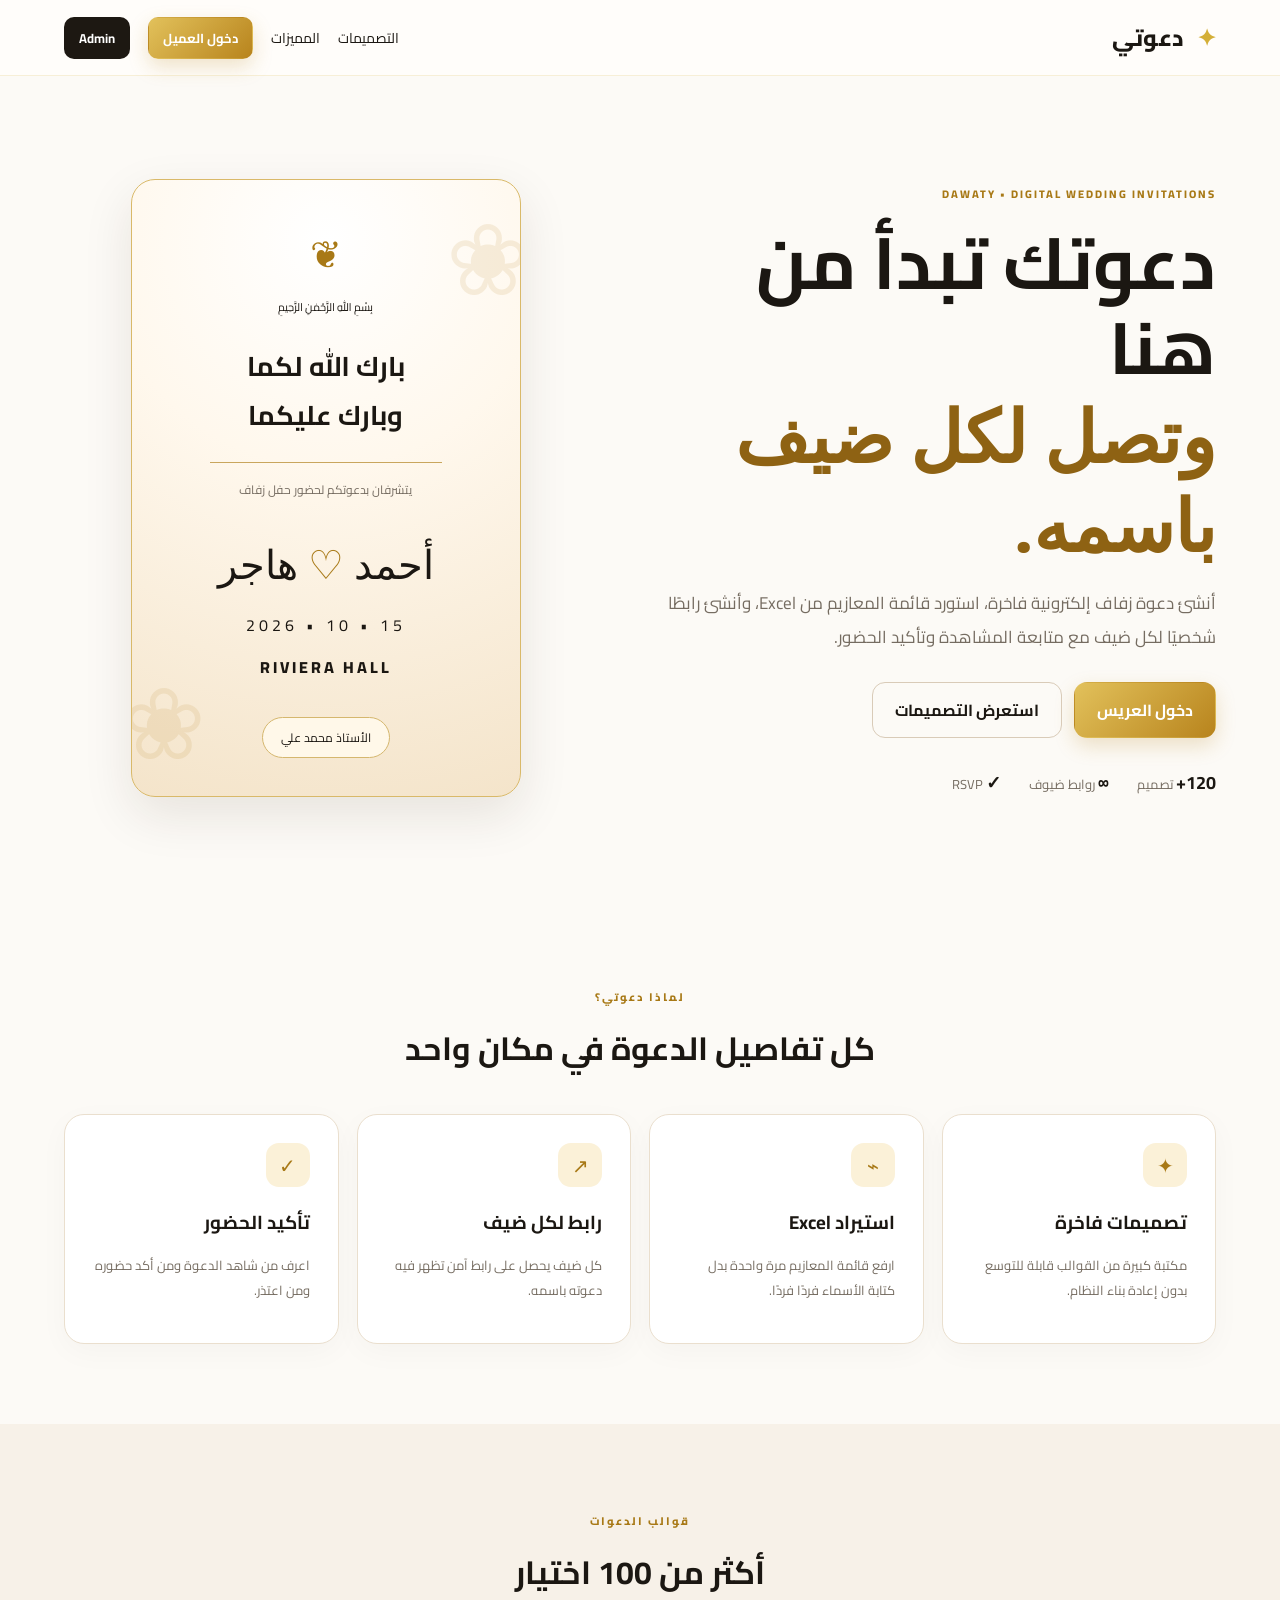
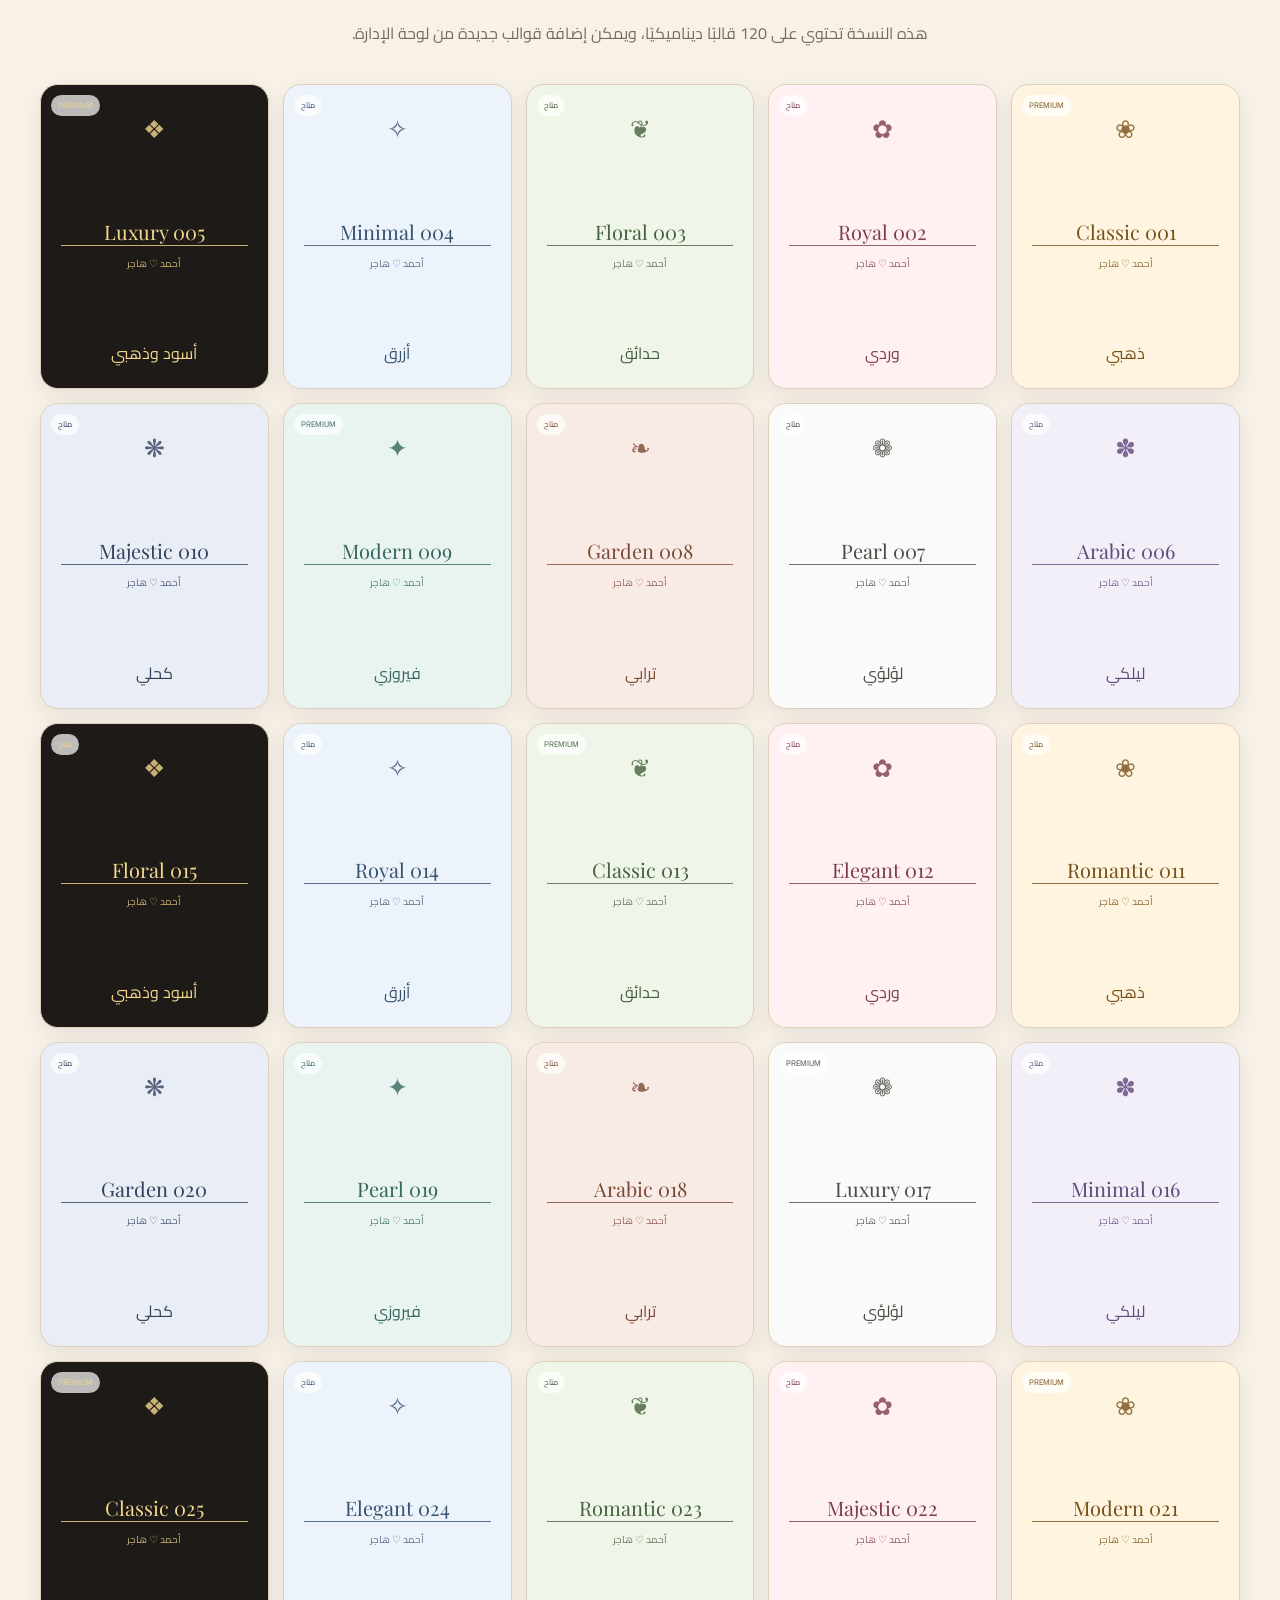
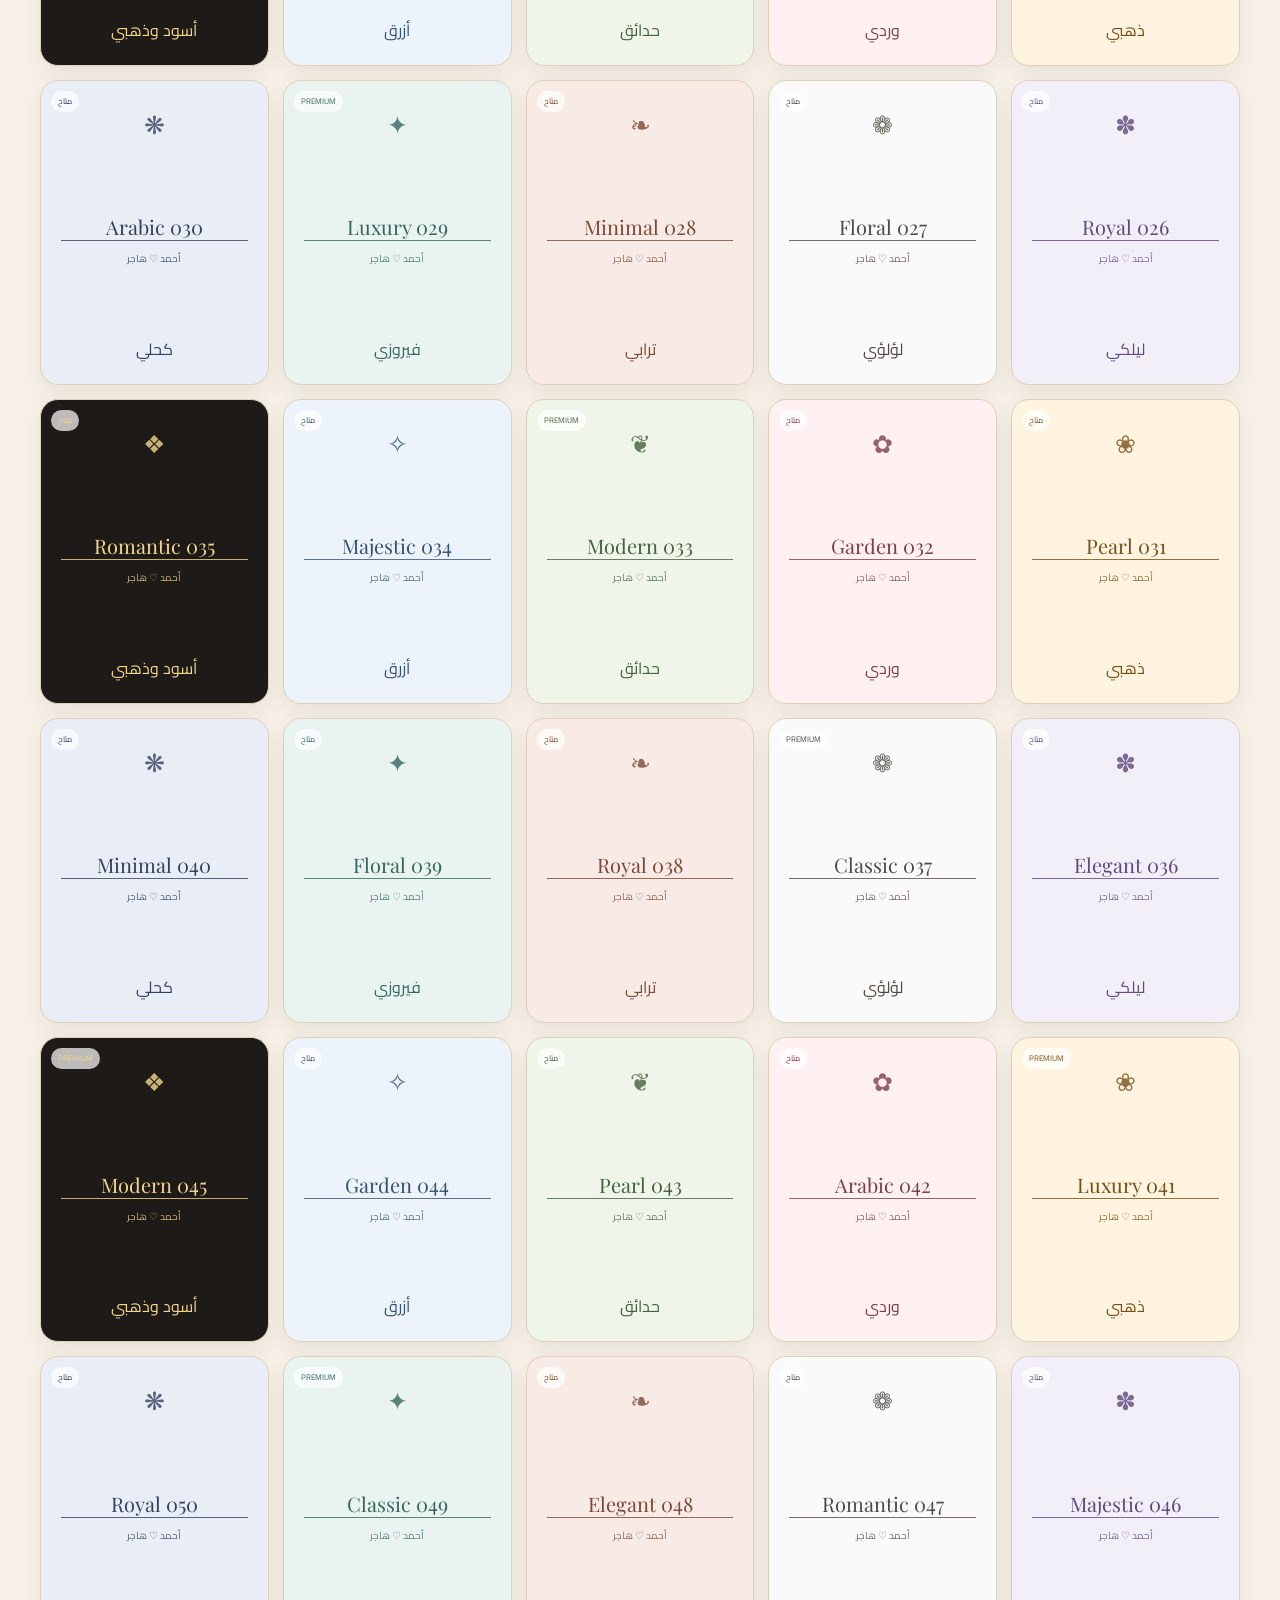
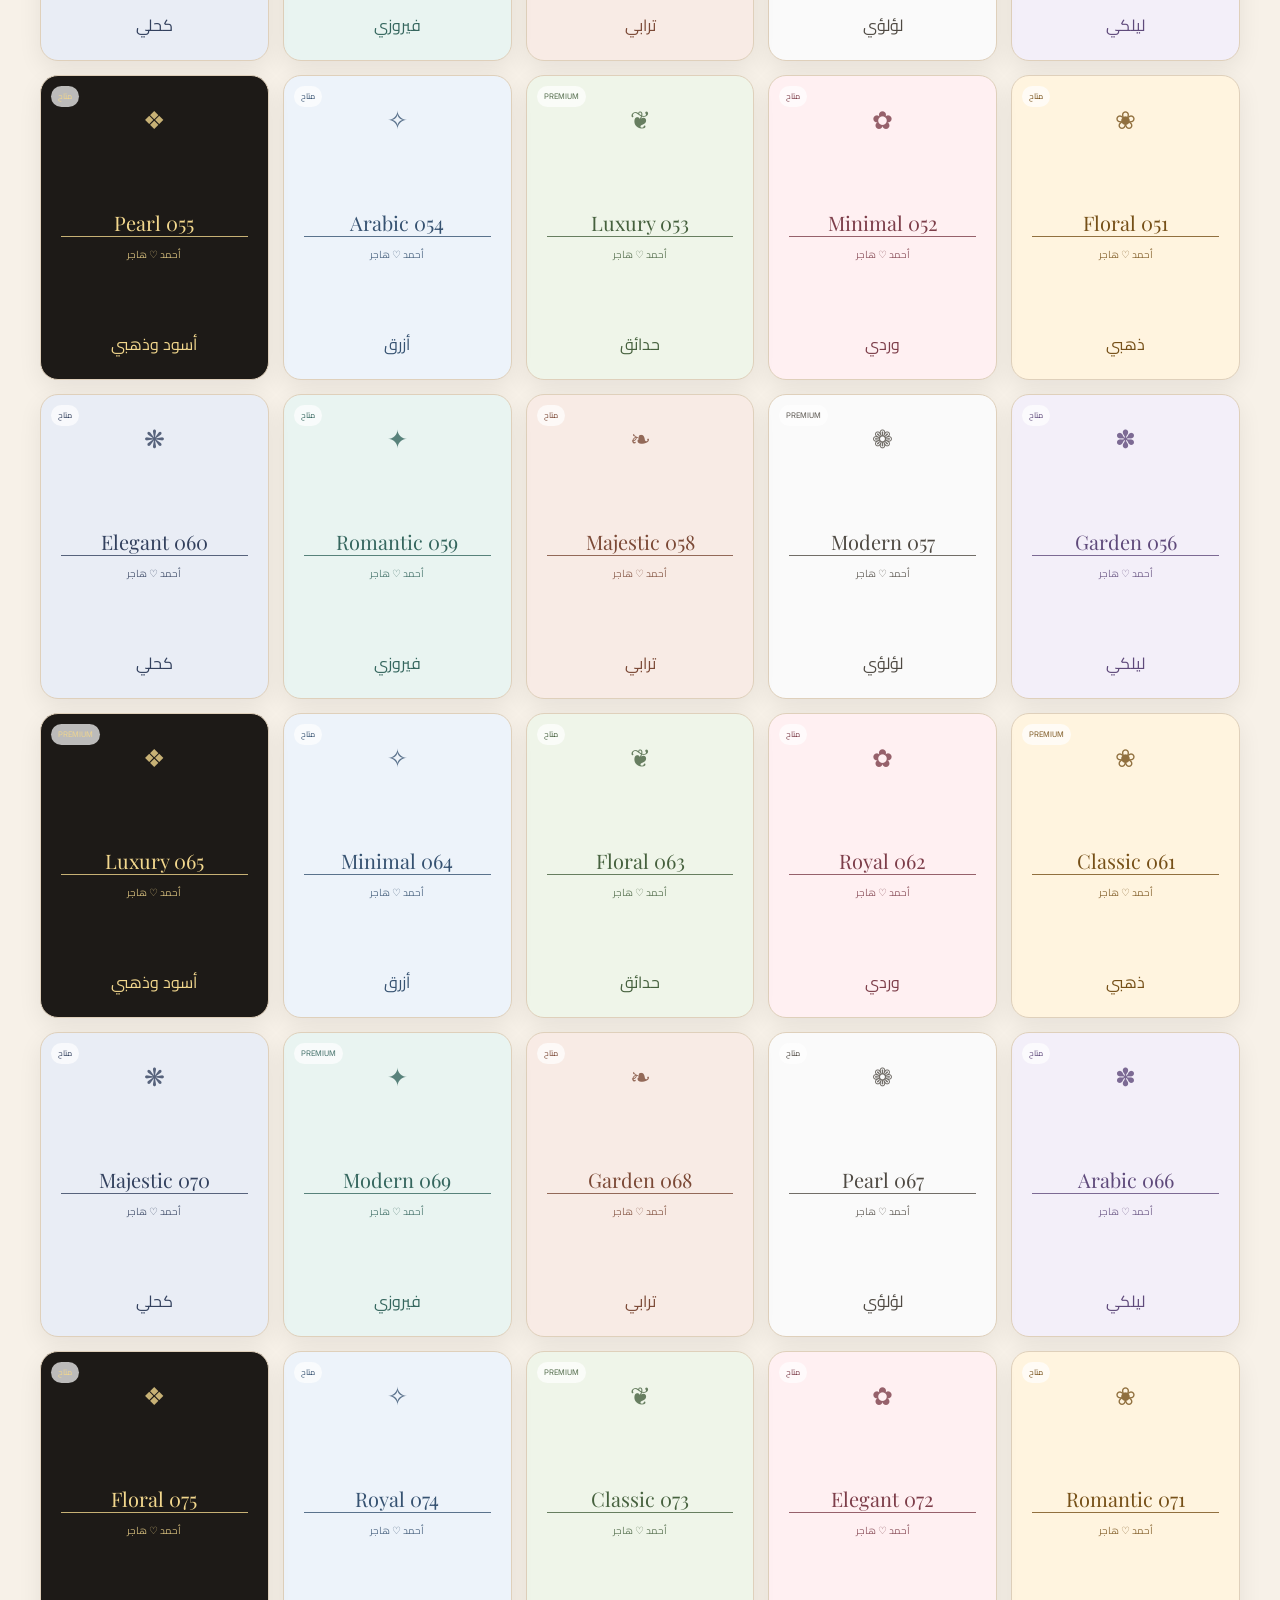
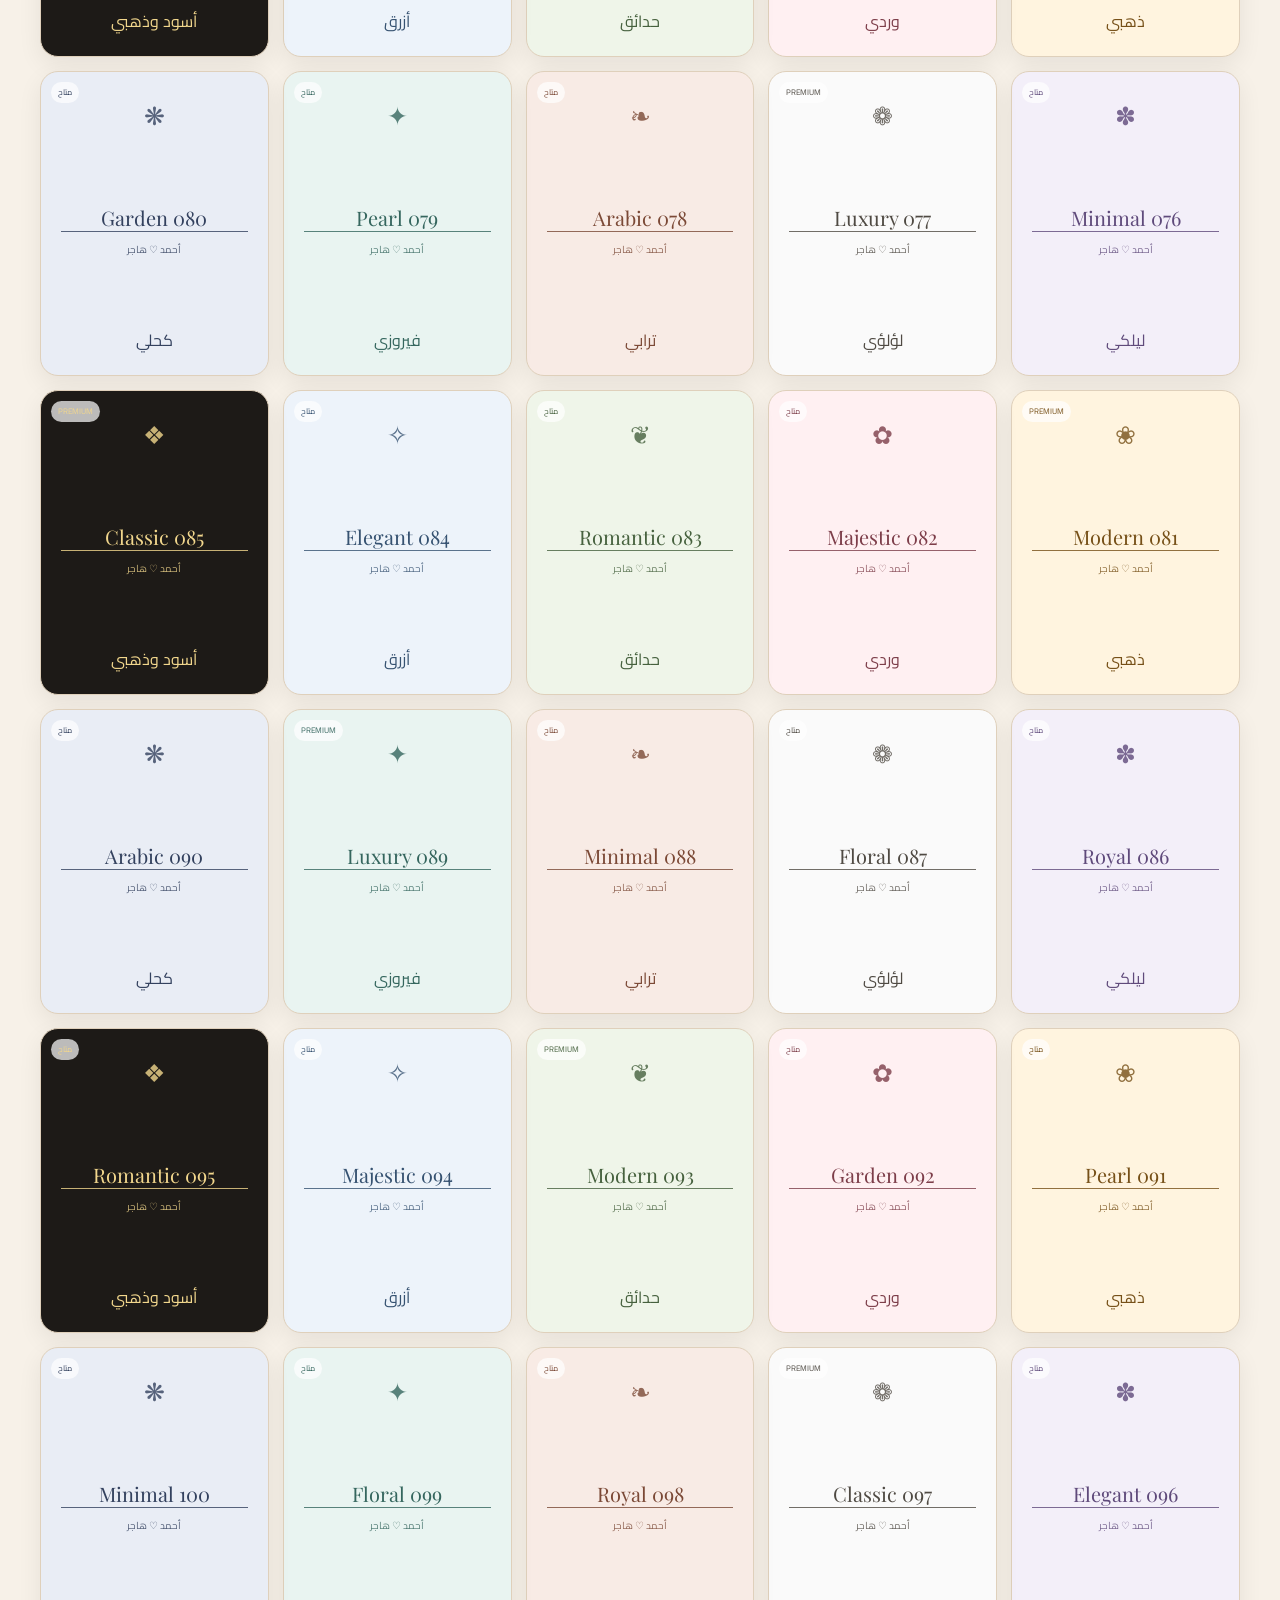
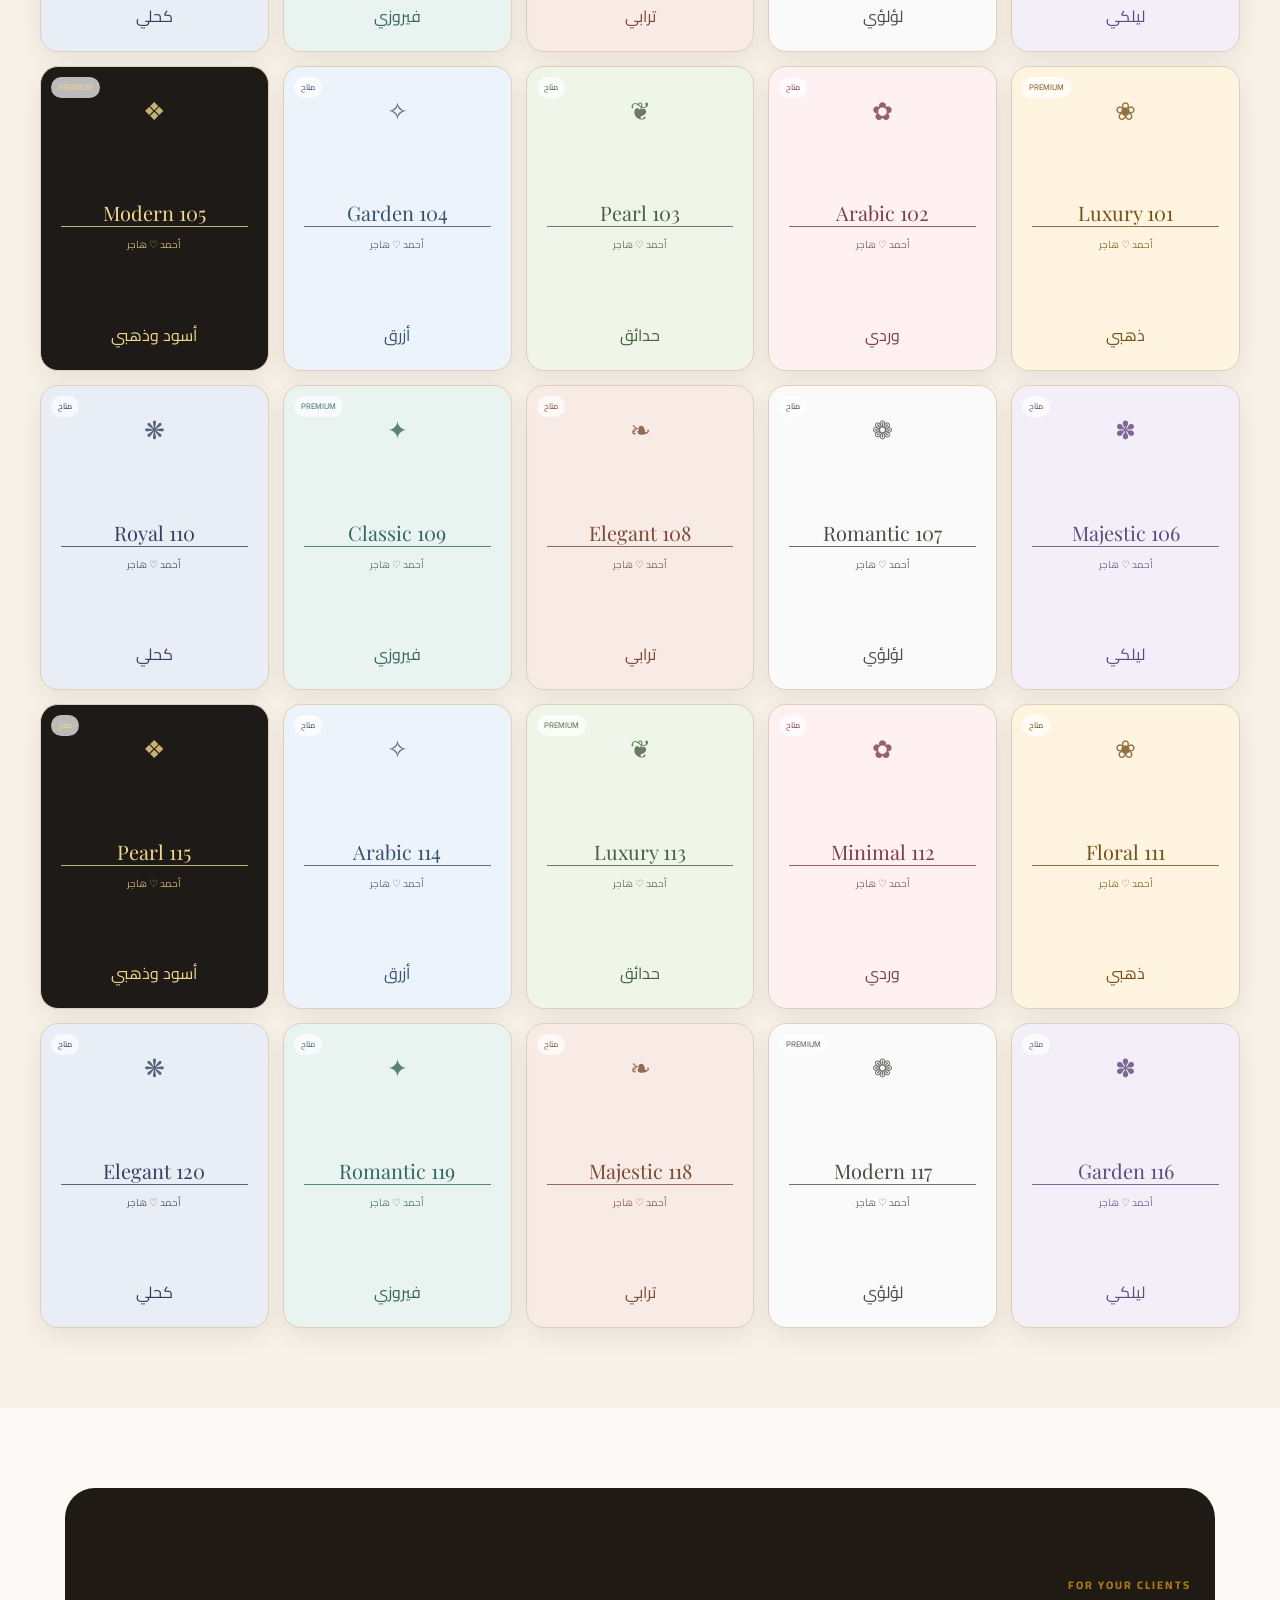
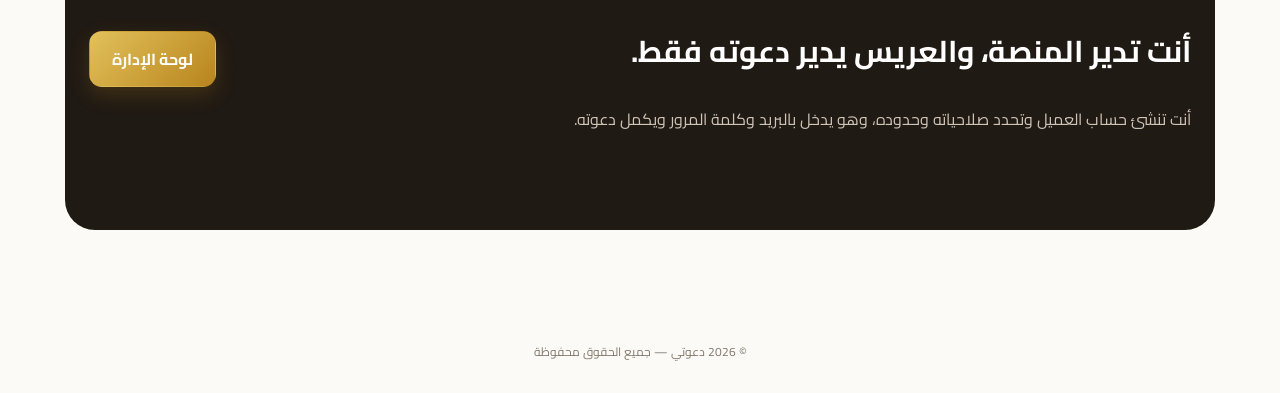
==== index.html @ 78292a84 "Add files via upload" ====
<!doctype html>
<html lang="ar" dir="rtl">
<head>
  <meta charset="utf-8">
  <meta name="viewport" content="width=device-width,initial-scale=1">
  <title>دعوتي | Dawaty</title>
  <meta name="description" content="منصة فاخرة لإنشاء وإدارة دعوات الأفراح الإلكترونية">
  <link rel="stylesheet" href="style.css">
</head>
<body class="landing">
  <header class="site-header">
    <a class="brand" href="index.html"><span>✦</span> دعوتي</a>
    <nav>
      <a href="#templates">التصميمات</a>
      <a href="#features">المميزات</a>
      <a class="btn btn-gold btn-sm" href="login.html">دخول العميل</a>
      <a class="btn btn-dark btn-sm" href="admin.html">Admin</a>
    </nav>
  </header>

  <main>
    <section class="hero section">
      <div class="hero-copy">
        <span class="eyebrow">DAWATY • DIGITAL WEDDING INVITATIONS</span>
        <h1>دعوتك تبدأ من هنا<br><em>وتصل لكل ضيف باسمه.</em></h1>
        <p>أنشئ دعوة زفاف إلكترونية فاخرة، استورد قائمة المعازيم من Excel، وأنشئ رابطًا شخصيًا لكل ضيف مع متابعة المشاهدة وتأكيد الحضور.</p>
        <div class="hero-actions">
          <a class="btn btn-gold" href="login.html">دخول العريس</a>
          <a class="btn btn-outline" href="#templates">استعرض التصميمات</a>
        </div>
        <div class="mini-stats">
          <span><b>120+</b> تصميم</span><span><b>∞</b> روابط ضيوف</span><span><b>✓</b> RSVP</span>
        </div>
      </div>
      <div class="hero-card-wrap">
        <div class="hero-card">
          <div class="ornament">❦</div>
          <small>بِسْمِ اللهِ الرَّحْمٰنِ الرَّحِيمِ</small>
          <h2>بارك الله لكما<br>وبارك عليكما</h2>
          <div class="line"></div>
          <p>يتشرفان بدعوتكم لحضور حفل زفاف</p>
          <div class="couple">أحمد <span>♡</span> هاجر</div>
          <div class="date">15 • 10 • 2026</div>
          <div class="venue">RIVIERA HALL</div>
          <div class="guest-pill">الأستاذ محمد علي</div>
        </div>
      </div>
    </section>

    <section id="features" class="section">
      <div class="section-title"><span>لماذا دعوتي؟</span><h2>كل تفاصيل الدعوة في مكان واحد</h2></div>
      <div class="feature-grid">
        <article class="feature"><i>✦</i><h3>تصميمات فاخرة</h3><p>مكتبة كبيرة من القوالب قابلة للتوسع بدون إعادة بناء النظام.</p></article>
        <article class="feature"><i>⌁</i><h3>استيراد Excel</h3><p>ارفع قائمة المعازيم مرة واحدة بدل كتابة الأسماء فردًا فردًا.</p></article>
        <article class="feature"><i>↗</i><h3>رابط لكل ضيف</h3><p>كل ضيف يحصل على رابط آمن تظهر فيه دعوته باسمه.</p></article>
        <article class="feature"><i>✓</i><h3>تأكيد الحضور</h3><p>اعرف من شاهد الدعوة ومن أكد حضوره ومن اعتذر.</p></article>
      </div>
    </section>

    <section id="templates" class="section templates-section">
      <div class="section-title"><span>قوالب الدعوات</span><h2>أكثر من 100 اختيار</h2><p>هذه النسخة تحتوي على 120 قالبًا ديناميكيًا، ويمكن إضافة قوالب جديدة من لوحة الإدارة.</p></div>
      <div id="templateGallery" class="template-grid"></div>
    </section>

    <section class="cta section">
      <div><span class="eyebrow">FOR YOUR CLIENTS</span><h2>أنت تدير المنصة، والعريس يدير دعوته فقط.</h2><p>أنت تنشئ حساب العميل وتحدد صلاحياته وحدوده، وهو يدخل بالبريد وكلمة المرور ويكمل دعوته.</p></div>
      <a class="btn btn-gold" href="admin.html">لوحة الإدارة</a>
    </section>
  </main>
  <footer>© <span id="year"></span> دعوتي — جميع الحقوق محفوظة</footer>
  <script type="module" src="app.js"></script>
</body>
</html>
---- style.css ----
@import url('https://fonts.googleapis.com/css2?family=Cairo:wght@400;500;600;700&family=Playfair+Display:wght@500;600&display=swap');
:root{--gold:#d4af37;--gold2:#a87916;--cream:#fbf4e9;--ink:#1b1712;--muted:#756c61;--line:#eadfce;--card:#fffdfa;--shadow:0 18px 50px rgba(50,32,10,.10)}
*{box-sizing:border-box}html{scroll-behavior:smooth}body{margin:0;font-family:Cairo,Arial,sans-serif;color:var(--ink);background:#fcfaf6}a{text-decoration:none;color:inherit}button,input,textarea,select{font:inherit}button{cursor:pointer}.hidden{display:none!important}.section{max-width:1200px;margin:auto;padding:80px 24px}.site-header,.app-header{height:76px;display:flex;align-items:center;justify-content:space-between;padding:0 5%;border-bottom:1px solid rgba(212,175,55,.18);background:rgba(255,253,250,.92);backdrop-filter:blur(14px);position:sticky;top:0;z-index:20}.brand{font-weight:800;font-size:23px;letter-spacing:.3px}.brand span,.auth-brand span{color:var(--gold);margin-left:7px}.brand small{font-size:10px;color:var(--gold2);margin-right:7px}.site-header nav{display:flex;gap:18px;align-items:center;font-size:14px}.btn{border:1px solid transparent;border-radius:13px;padding:12px 22px;font-weight:700;display:inline-flex;align-items:center;justify-content:center;gap:8px;transition:.2s}.btn:hover{transform:translateY(-1px)}.btn-gold{background:linear-gradient(135deg,#e2c15b,#b8841d);color:#fff;box-shadow:0 8px 20px rgba(184,132,29,.22)}.btn-dark{background:#1d1812;color:#fff}.btn-outline{border-color:#d9cbb8;background:transparent;color:var(--ink)}.btn-sm{padding:8px 14px;border-radius:10px;font-size:13px}.btn-wide{width:100%}.hero{min-height:calc(100vh - 76px);display:grid;grid-template-columns:1.05fr .95fr;align-items:center;gap:50px}.eyebrow,.section-title>span{font-size:11px;letter-spacing:2px;color:var(--gold2);font-weight:800}.hero h1{font-size:clamp(40px,6vw,72px);line-height:1.18;margin:14px 0}.hero h1 em{font-family:'Playfair Display',serif;font-style:normal;color:#8e6213}.hero p{color:var(--muted);font-size:17px;line-height:2;max-width:650px}.hero-actions{display:flex;gap:12px;margin:28px 0}.mini-stats{display:flex;gap:28px;color:var(--muted);font-size:13px}.mini-stats b{color:var(--ink);font-size:18px}.hero-card-wrap{display:flex;justify-content:center}.hero-card{width:min(390px,90vw);min-height:510px;border:1px solid #d9b969;border-radius:24px;padding:38px 28px;text-align:center;background:radial-gradient(circle at 50% 10%,#fff 0,#fff8ed 38%,#f4e4ca 100%);box-shadow:var(--shadow);position:relative;overflow:hidden}.hero-card:before,.hero-card:after{content:"❀";position:absolute;font-size:100px;color:rgba(181,128,30,.12)}.hero-card:before{top:-15px;right:-10px}.hero-card:after{bottom:-20px;left:-10px}.hero-card .ornament{font-size:38px;color:var(--gold2)}.hero-card small{font-size:11px}.hero-card h2{font-size:27px;line-height:1.8;margin:22px 0}.hero-card .line{height:1px;background:#c9a65d;margin:15px auto;width:70%}.hero-card p{font-size:12px;margin:auto}.couple{font-family:'Playfair Display',serif;font-size:40px;margin:25px 0 8px}.couple span{font-family:Cairo;color:var(--gold2)}.date{font-size:16px;letter-spacing:4px}.venue{margin-top:12px;font-weight:800;letter-spacing:3px}.guest-pill{display:inline-block;margin-top:35px;padding:8px 18px;border:1px solid #d5b76e;border-radius:99px;font-size:12px;background:#fff8e9}.section-title{text-align:center;margin-bottom:36px}.section-title h1,.section-title h2{margin:8px 0;font-size:32px}.section-title p{color:var(--muted)}.feature-grid{display:grid;grid-template-columns:repeat(4,1fr);gap:18px}.feature{background:#fff;border:1px solid var(--line);padding:28px;border-radius:20px;box-shadow:0 8px 30px rgba(0,0,0,.03)}.feature i{display:grid;place-items:center;width:44px;height:44px;border-radius:13px;background:#fbf1d8;color:var(--gold2);font-style:normal;font-size:20px}.feature h3{margin:18px 0 8px}.feature p{color:var(--muted);line-height:1.9;font-size:13px}.templates-section{background:#f7f1e8;max-width:none}.templates-section>.section-title,.templates-section>.template-grid{max-width:1200px;margin-left:auto;margin-right:auto}.template-grid{display:grid;grid-template-columns:repeat(5,1fr);gap:14px}.template-tile{aspect-ratio:3/4;position:relative;border-radius:18px;overflow:hidden;border:1px solid #dfd0bb;box-shadow:0 8px 25px rgba(0,0,0,.07);background:var(--tbg);color:var(--tc);padding:20px;text-align:center;display:flex;flex-direction:column;justify-content:space-between}.template-tile .floral{font-size:25px;opacity:.8}.template-tile .tname{font-family:'Playfair Display',serif;font-size:20px}.template-tile .tguest{font-size:10px;border-top:1px solid currentColor;padding-top:8px;opacity:.8}.template-tile .tbadge{position:absolute;top:10px;left:10px;background:rgba(255,255,255,.7);padding:3px 7px;border-radius:99px;font-size:8px}.cta{display:flex;align-items:center;justify-content:space-between;background:#201a14;color:#fff;max-width:1150px;border-radius:30px;margin:80px auto}.cta h2{font-size:30px}.cta p{color:#cfc5b7}footer{text-align:center;padding:30px;color:#82786d;font-size:12px}.auth-page{min-height:100vh;background:radial-gradient(circle at 20% 20%,#f4e4c8,#fbfaf7 50%);display:grid;place-items:center}.auth-shell{width:min(470px,92vw)}.auth-brand{text-align:center;font-size:30px;font-weight:800;margin-bottom:25px}.auth-card{background:#fff;border:1px solid var(--line);border-radius:25px;padding:34px;box-shadow:var(--shadow)}.auth-card.compact{max-width:500px;margin:40px auto}.auth-card .section-title{text-align:right}.auth-card h1{font-size:28px}.auth-card form{display:grid;gap:16px}.auth-card label,.form-grid label{display:grid;gap:7px;font-weight:700;font-size:13px}.auth-card input,.form-grid input,.form-grid select,.form-grid textarea,.search{width:100%;border:1px solid #dfd5c8;border-radius:11px;padding:11px 12px;outline:none;background:#fff}.auth-card input:focus,.form-grid input:focus,.form-grid select:focus,.form-grid textarea:focus{border-color:#c69c3e;box-shadow:0 0 0 3px rgba(198,156,62,.12)}.msg{min-height:22px;font-size:13px;color:#a34b30}.back-link{display:block;margin-top:20px;color:var(--muted);font-size:13px}.app-page{background:#f7f4ee;min-height:100vh}.app-header{position:sticky}.header-user{display:flex;align-items:center;gap:14px;font-size:12px;color:var(--muted)}.dashboard{padding-top:45px}.page-heading{display:flex;justify-content:space-between;align-items:center;gap:20px;margin-bottom:28px}.page-heading h1{margin:6px 0;font-size:34px}.page-heading p{color:var(--muted);margin:0}.stats-grid{display:grid;grid-template-columns:repeat(4,1fr);gap:15px;margin-bottom:25px}.stat{background:#fff;border:1px solid var(--line);border-radius:17px;padding:20px}.stat span{display:block;color:var(--muted);font-size:12px}.stat b{font-size:30px;display:block;margin-top:8px}.panel{background:#fff;border:1px solid var(--line);border-radius:20px;padding:22px;margin-top:20px}.panel-head{display:flex;align-items:center;justify-content:space-between;gap:15px;margin-bottom:18px}.panel-head h2,.panel-head h3{margin:0}.panel-head p{margin:4px 0;color:var(--muted);font-size:12px}.search{max-width:300px}.table-wrap{overflow:auto}table{width:100%;border-collapse:collapse;min-width:750px}th,td{padding:13px 10px;border-bottom:1px solid #eee7dd;text-align:right;font-size:12px}th{color:#776c60;background:#fcfaf7}.form-grid{display:grid;grid-template-columns:repeat(2,1fr);gap:15px}.form-grid .full{grid-column:1/-1}.form-actions{display:flex;gap:10px}.check{display:flex!important;align-items:center;grid-template-columns:auto 1fr!important}.check input{width:auto!important}.event-grid{display:grid;grid-template-columns:repeat(3,1fr);gap:18px}.event-card{background:#fff;border:1px solid var(--line);border-radius:18px;padding:20px}.event-card h3{margin:0 0 7px}.event-card p{font-size:12px;color:var(--muted)}.event-actions{display:flex;gap:8px;flex-wrap:wrap;margin-top:15px}.guest-tools{margin-top:25px;padding-top:25px;border-top:1px dashed #ddd1c2}.import-actions{display:flex;gap:8px;align-items:center;flex-wrap:wrap}.import-actions input{max-width:230px}.template-preview-mini{min-height:180px;border-radius:18px;padding:25px;display:grid;place-items:center;border:1px solid #dec998}.loading{text-align:center;padding:80px;color:var(--muted)}.invite-page{margin:0;background:#eee8dc}.invite-shell{min-height:100vh;display:grid;place-items:center;padding:25px;background:radial-gradient(circle,#fffaf0,#e9ddc8)}.invite-card{width:min(650px,100%);min-height:760px;padding:50px 38px;position:relative;text-align:center;border-radius:30px;border:1px solid #d4b56b;box-shadow:0 25px 80px rgba(50,30,10,.16);overflow:hidden}.invite-card:before,.invite-card:after{content:"✿";position:absolute;font-size:170px;opacity:.10}.invite-card:before{top:-55px;right:-35px}.invite-card:after{bottom:-65px;left:-35px}.invite-card .inv-orn{font-size:45px;color:var(--gold2)}.invite-card h1{font-family:'Playfair Display',serif;font-size:48px;margin:30px 0 5px}.invite-card .heart{color:var(--gold2);font-size:30px}.invite-card .inv-date{letter-spacing:5px;font-size:17px;margin:20px}.invite-card .inv-guest{display:inline-block;border:1px solid currentColor;padding:9px 20px;border-radius:99px;margin:22px 0}.invite-card .inv-text{line-height:2;font-size:15px;color:#665c51}.inv-details{display:grid;grid-template-columns:repeat(3,1fr);gap:10px;margin:30px 0}.inv-detail{border:1px solid rgba(160,120,40,.35);padding:14px;border-radius:14px}.inv-detail small{display:block;color:#8a7b69}.rsvp{margin-top:30px}.rsvp h3{margin-bottom:12px}.rsvp button{margin:4px}.success{color:#38734b;font-weight:700}.danger{color:#9b4d43;font-weight:700}.gold-theme{--tbg:#fff4df;--tc:#765018}.rose-theme{--tbg:#fff0f2;--tc:#7d3e4a}.green-theme{--tbg:#eff5e9;--tc:#46613e}.blue-theme{--tbg:#edf3fa;--tc:#365271}.dark-theme{--tbg:#1d1a17;--tc:#f2d78d}.lilac-theme{--tbg:#f3eff9;--tc:#5f4a7b}.pearl-theme{--tbg:#fafafa;--tc:#4f4a43}.terracotta-theme{--tbg:#f8ebe5;--tc:#7b4936}.teal-theme{--tbg:#e9f4f1;--tc:#35665e}.navy-theme{--tbg:#e9edf5;--tc:#33415e}@media(max-width:900px){.hero{grid-template-columns:1fr}.feature-grid{grid-template-columns:repeat(2,1fr)}.template-grid{grid-template-columns:repeat(3,1fr)}.event-grid{grid-template-columns:1fr 1fr}.stats-grid{grid-template-columns:repeat(2,1fr)}.site-header nav a:not(.btn){display:none}}@media(max-width:600px){.section{padding:55px 16px}.site-header{padding:0 16px}.hero{padding-top:40px}.hero h1{font-size:42px}.hero-actions{flex-direction:column}.mini-stats{gap:15px;flex-wrap:wrap}.feature-grid,.template-grid,.event-grid,.stats-grid,.form-grid{grid-template-columns:1fr}.cta{margin:50px 16px;border-radius:22px;display:block}.cta .btn{margin-top:15px}.page-heading{align-items:flex-start;flex-direction:column}.page-heading h1{font-size:28px}.panel{padding:15px}.invite-card{min-height:680px;padding:38px 20px}.invite-card h1{font-size:39px}.inv-details{grid-template-columns:1fr}.app-header{padding:0 14px}.header-user span{display:none}}
/* Dawaty v2 editor / guests / check-in */
.event-card{position:relative}.event-status{position:absolute;left:16px;top:16px;padding:5px 10px;border-radius:999px;font-size:12px}.event-status.on{background:#e9f8ef;color:#17743a}.event-status.off{background:#fdecec;color:#a22626}
.photo-upload-box{border:1px solid var(--line,#ddd);border-radius:16px;padding:12px}.photo-preview{width:110px;height:110px;border-radius:50%;overflow:hidden;border:2px solid #ddd;margin-top:8px;display:grid;place-items:center;color:#888;font-size:12px}.photo-preview img{width:100%;height:100%;object-fit:cover}
.live-invite-preview{min-height:220px;border-radius:24px;padding:28px;text-align:center;background:linear-gradient(145deg,#fff,#f7f2e5);font-family:var(--invite-font,Cairo);border:1px solid var(--invite-accent,#d4af37)}.live-invite-preview.glass{background:rgba(255,255,255,.55);backdrop-filter:blur(12px)}.live-invite-preview.minimal{background:#fff;border-style:dashed}.live-invite-preview.royal{box-shadow:inset 0 0 0 5px rgba(212,175,55,.18)}.live-invite-preview h3{font-size:30px;margin:10px 0;color:var(--invite-accent)}.live-photo-row{display:flex;justify-content:center;gap:18px}.live-photo-row>div{width:76px;height:76px;border-radius:50%;overflow:hidden}.live-photo-row img{width:100%;height:100%;object-fit:cover}.table-editor-head{display:flex;gap:8px;margin:16px 0}.table-editor-head input{flex:1}.table-chips{display:flex;gap:8px;flex-wrap:wrap;margin-bottom:12px}.table-chip{padding:7px 11px;border-radius:999px;background:#f4f0e6}.seat-row{display:grid;grid-template-columns:1fr 180px auto;gap:8px;align-items:center;padding:8px 0;border-bottom:1px solid #eee}.modal{position:fixed;inset:0;background:rgba(0,0,0,.55);display:grid;place-items:center;z-index:1000;padding:20px}.modal.hidden{display:none}.modal-card{width:min(520px,100%);background:#fff;border-radius:20px;padding:22px;box-shadow:0 20px 60px rgba(0,0,0,.25)}.checkin-result{margin-top:16px;padding:16px;border-radius:12px;background:#f7f7f7;min-height:30px}.success{color:#17743a}.danger{color:#a22626}
@media(max-width:700px){.seat-row{grid-template-columns:1fr}.live-photo-row{gap:8px}.photo-upload-box{margin-bottom:4px}}
.invite-card{font-family:var(--invite-font,Cairo)}.invite-card.glass{backdrop-filter:blur(15px);background:rgba(255,255,255,.72)}.invite-card.minimal{box-shadow:none;border:1px dashed var(--invite-accent)}.invite-card.royal{box-shadow:inset 0 0 0 6px color-mix(in srgb,var(--invite-accent) 25%,transparent),0 20px 70px rgba(0,0,0,.12)}.invite-couple-photos{display:flex;justify-content:center;gap:16px;margin-bottom:18px}.invite-couple-photos img{width:105px;height:105px;object-fit:cover;border-radius:50%;border:3px solid var(--invite-accent);padding:3px}.qr-area{display:grid;justify-items:center;gap:7px;margin:18px auto}.qr-area canvas,.qr-area img{background:#fff;padding:8px;border-radius:12px}.inv-guest span{color:var(--invite-accent)}
.password-field{display:flex;gap:8px;align-items:center}.password-field input{flex:1}.password-toggle{border:1px solid #dfd5c8;background:#fff;border-radius:10px;padding:10px 12px;color:var(--muted);font-size:12px}.text-button{border:0;background:transparent;color:var(--gold2);font-size:12px;padding:12px 0 0;cursor:pointer;text-decoration:underline}.btn:disabled{opacity:.65;cursor:wait;transform:none}
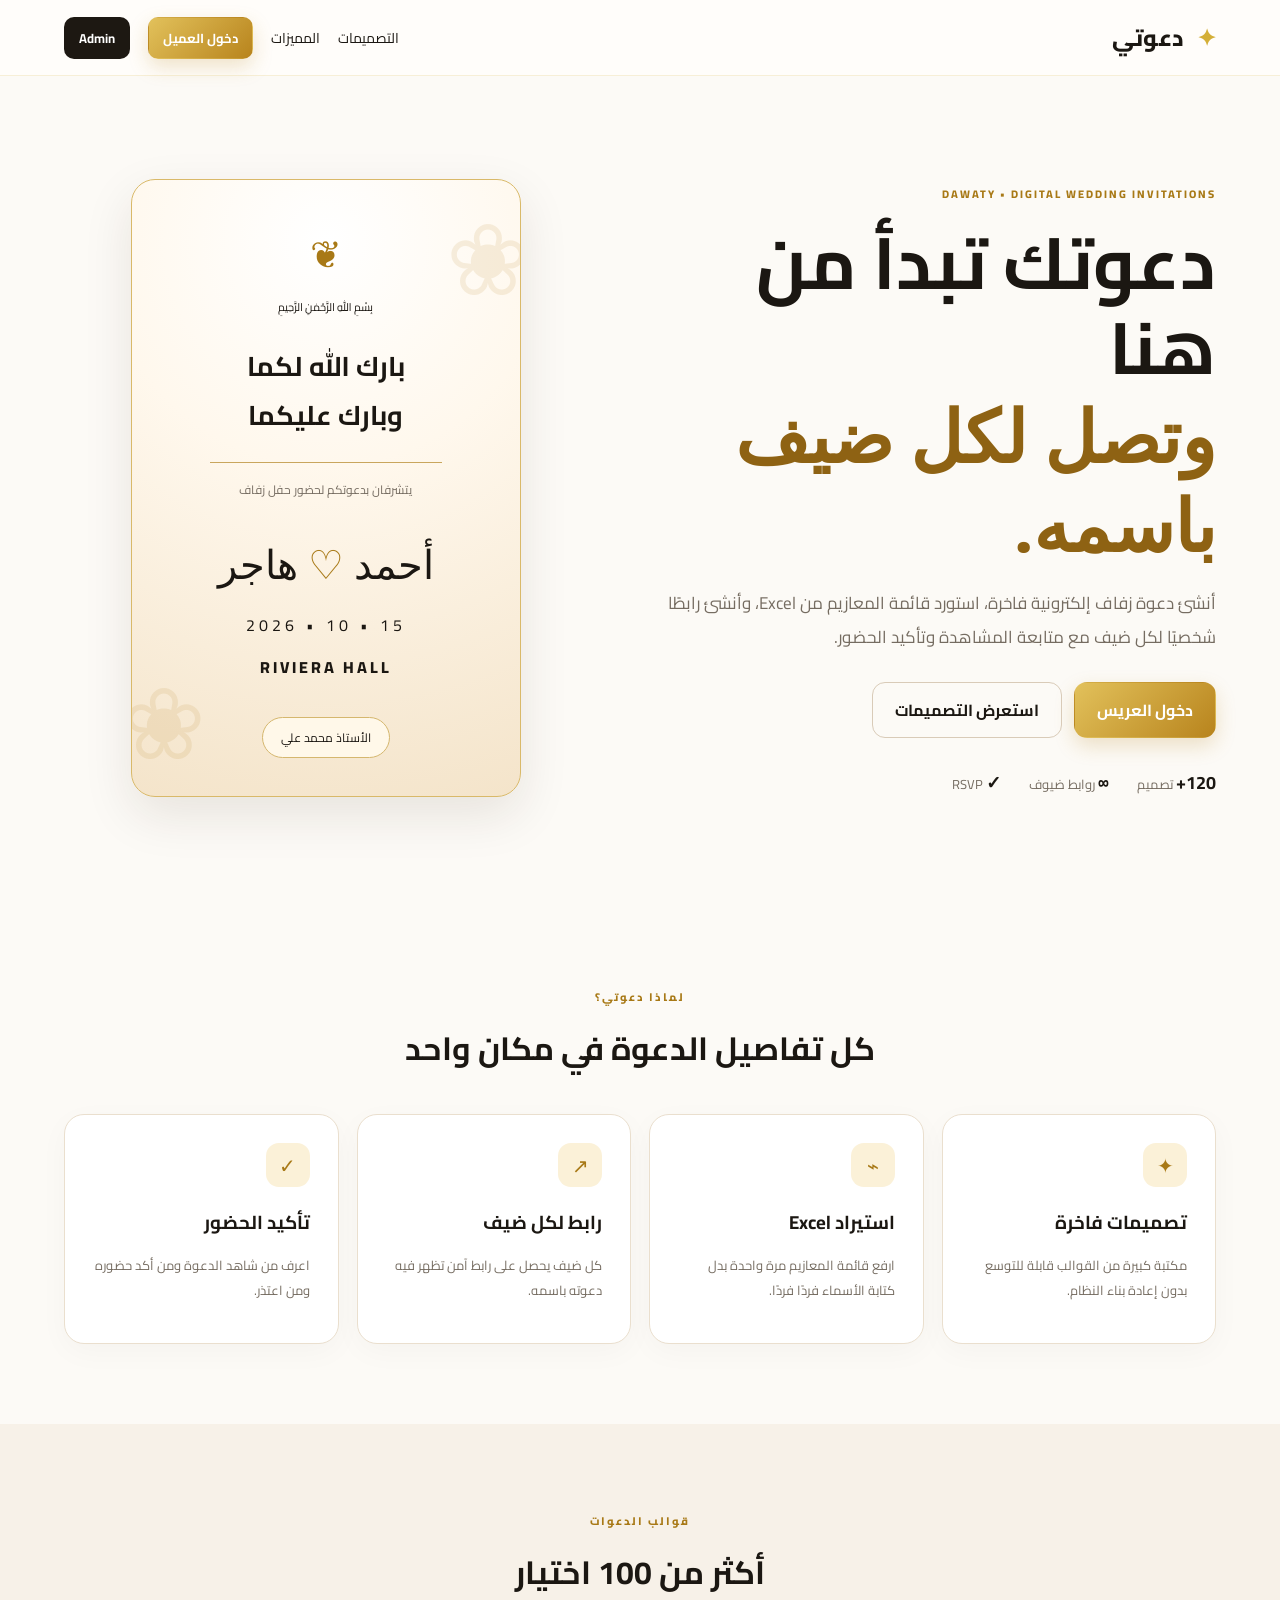
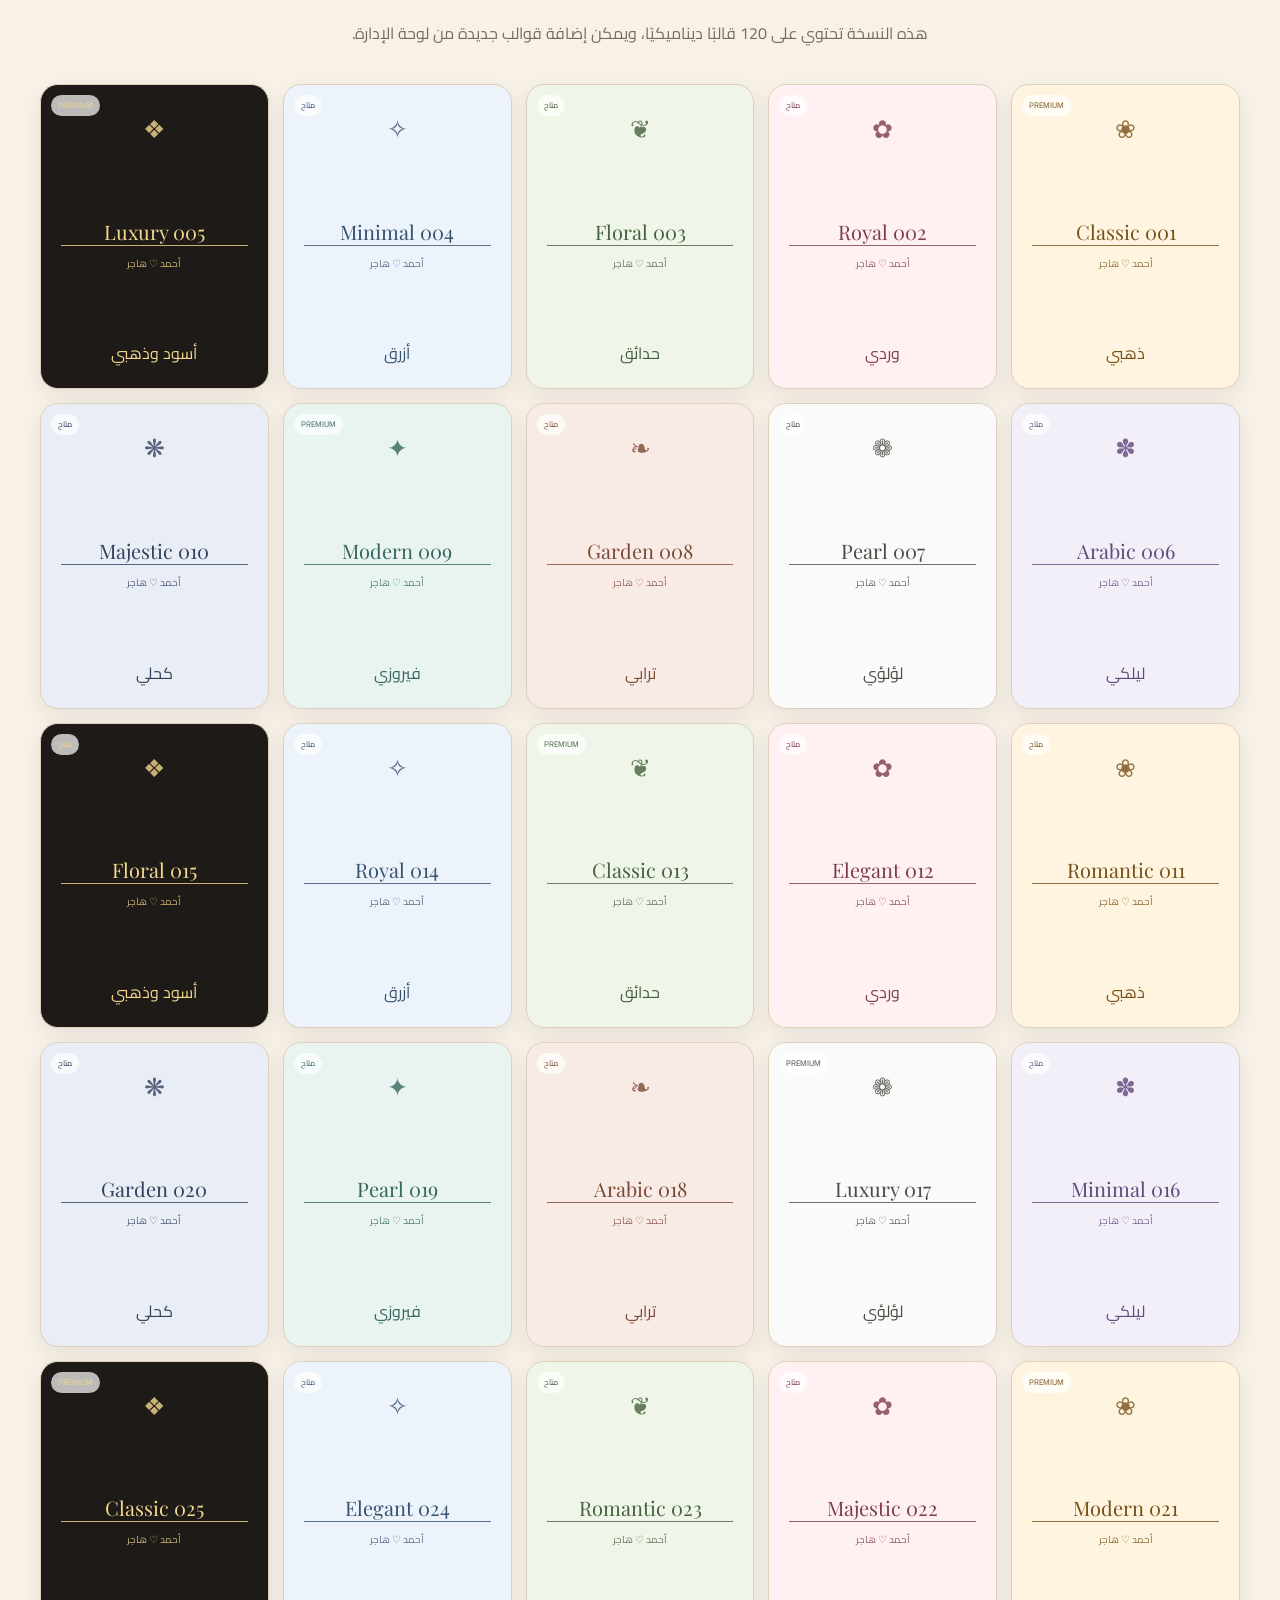
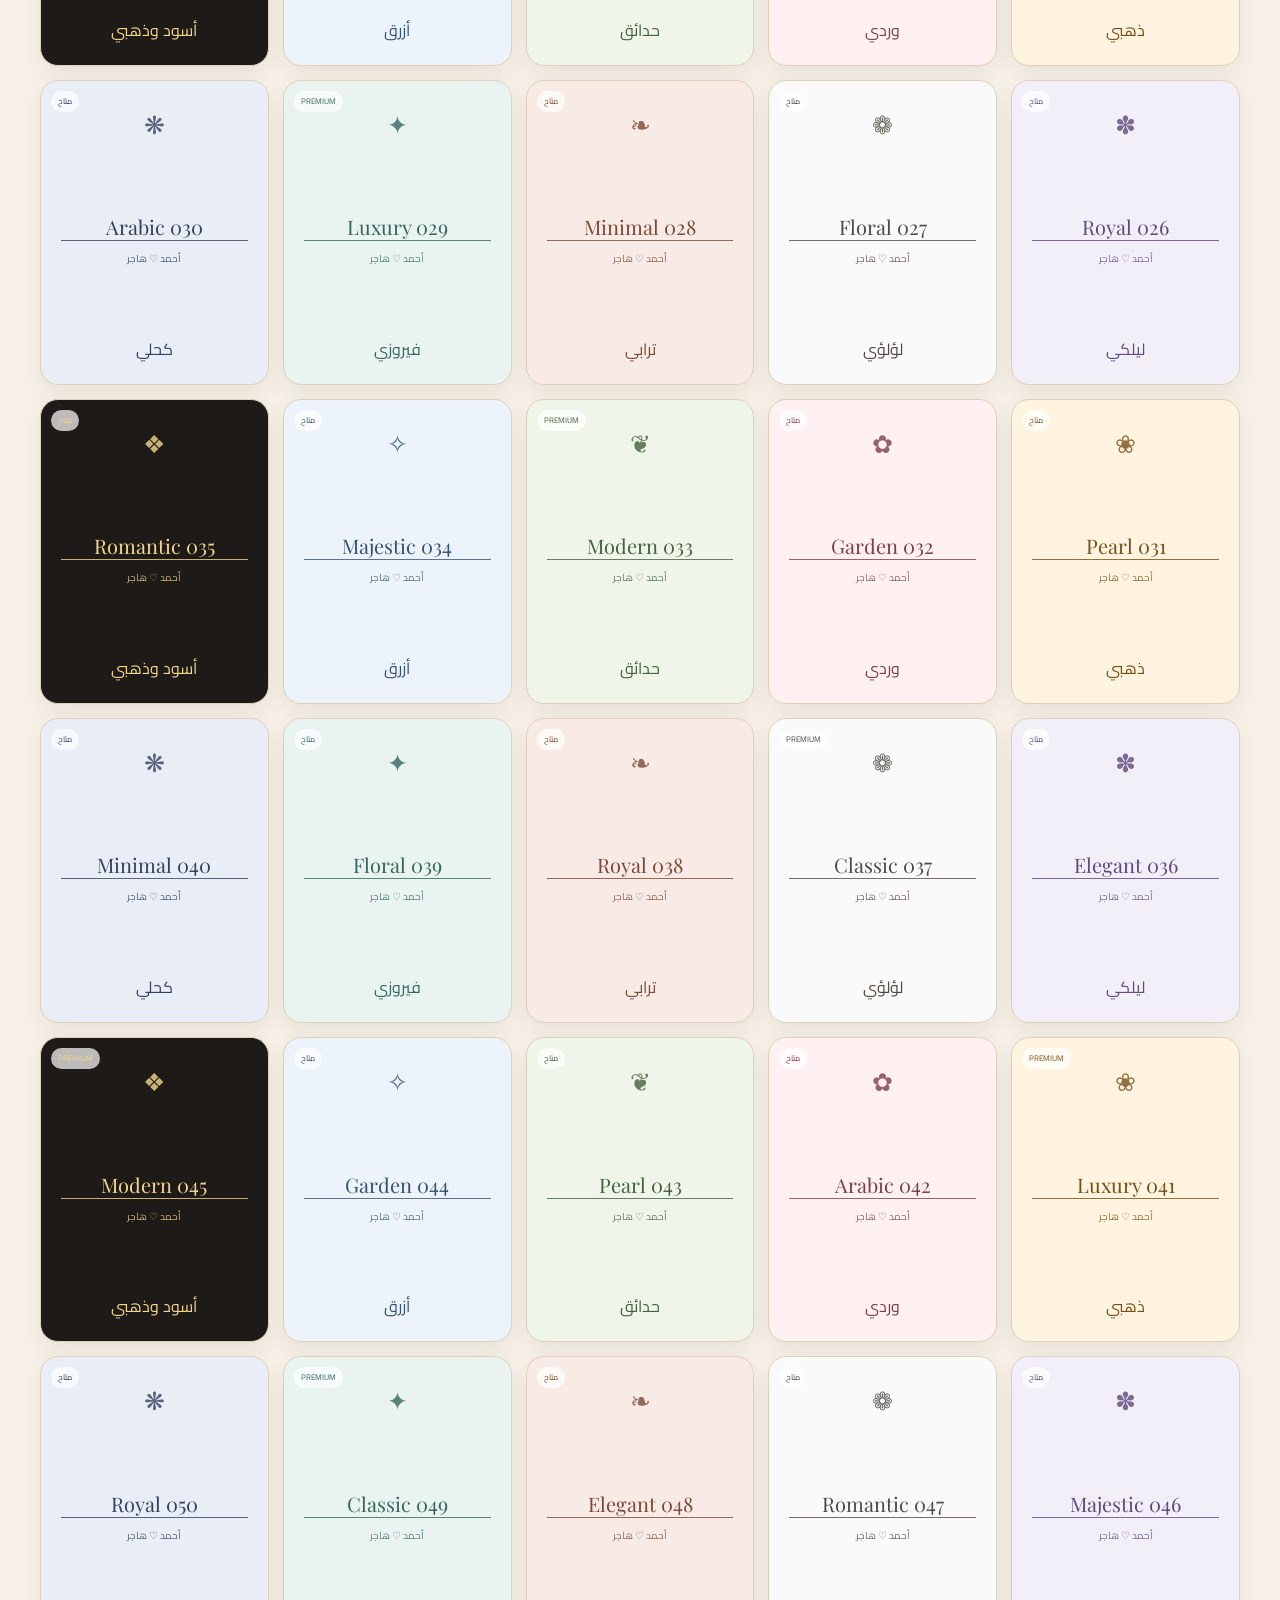
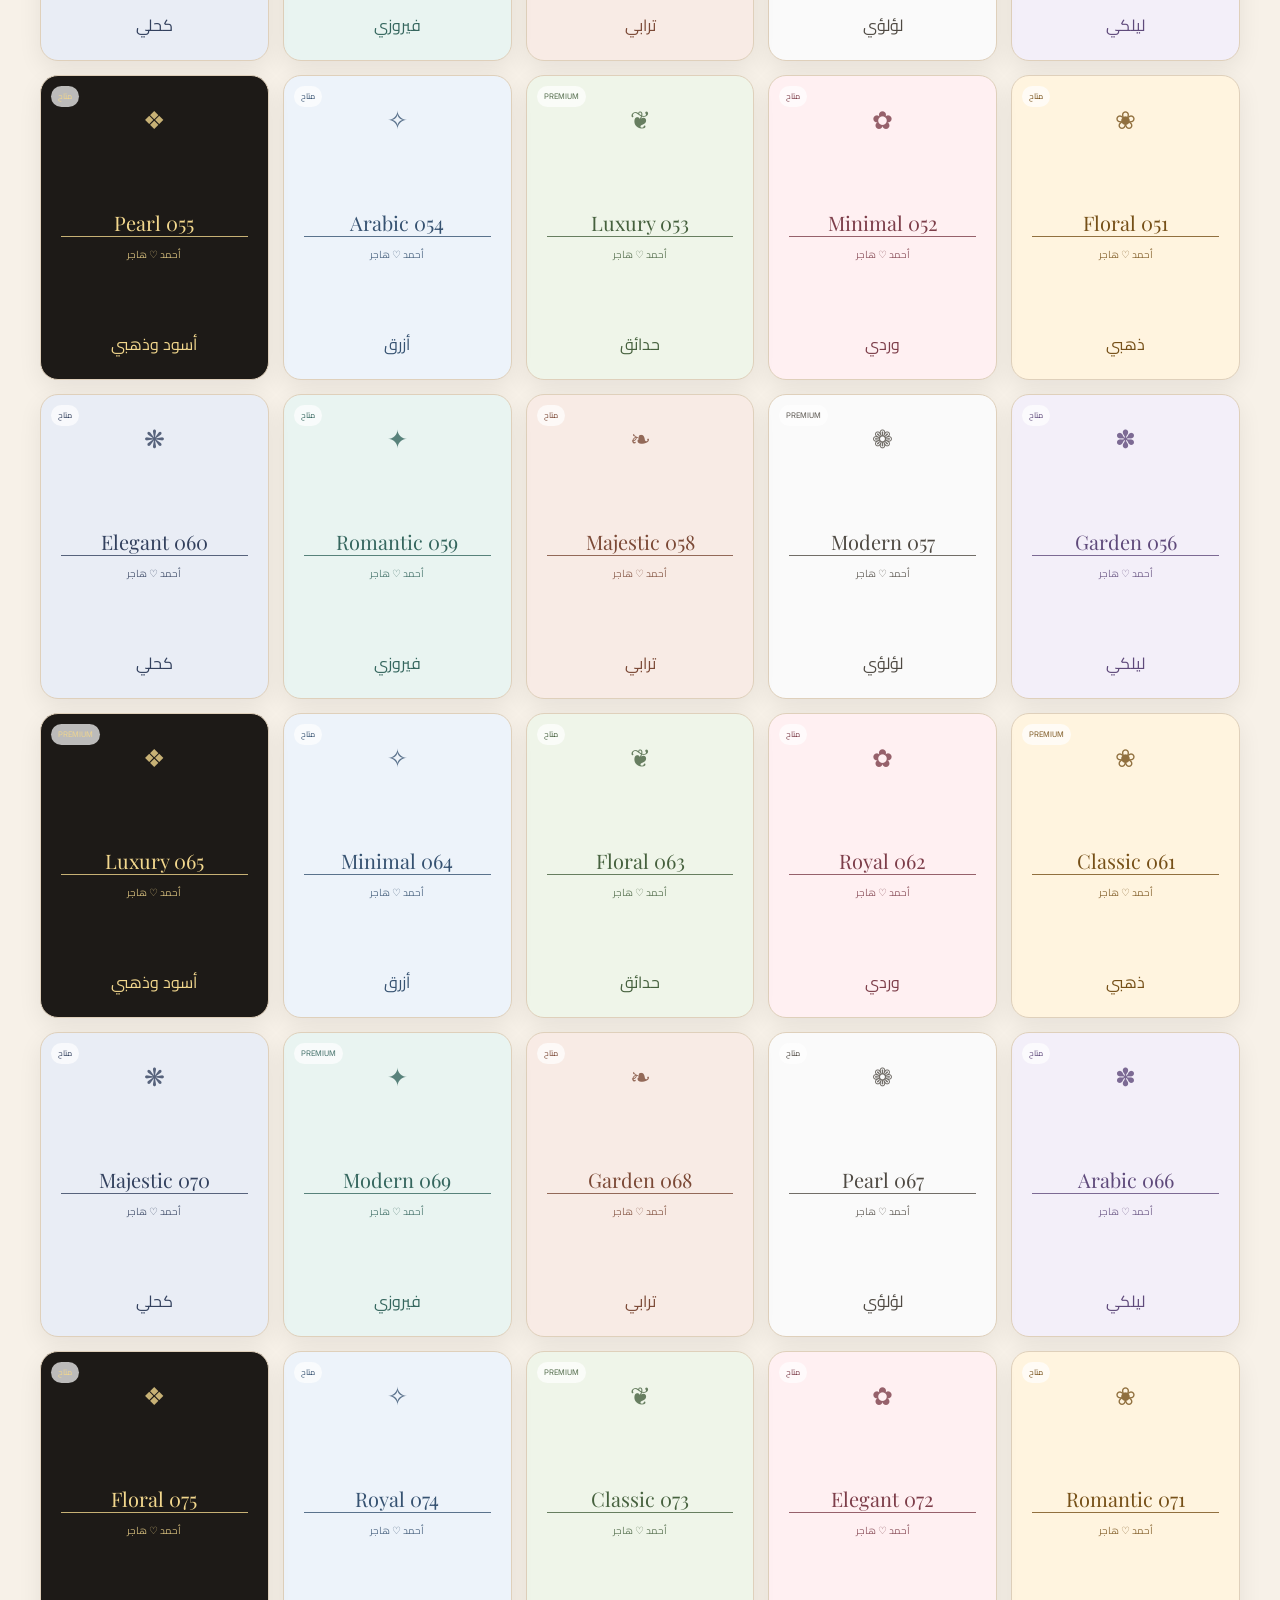
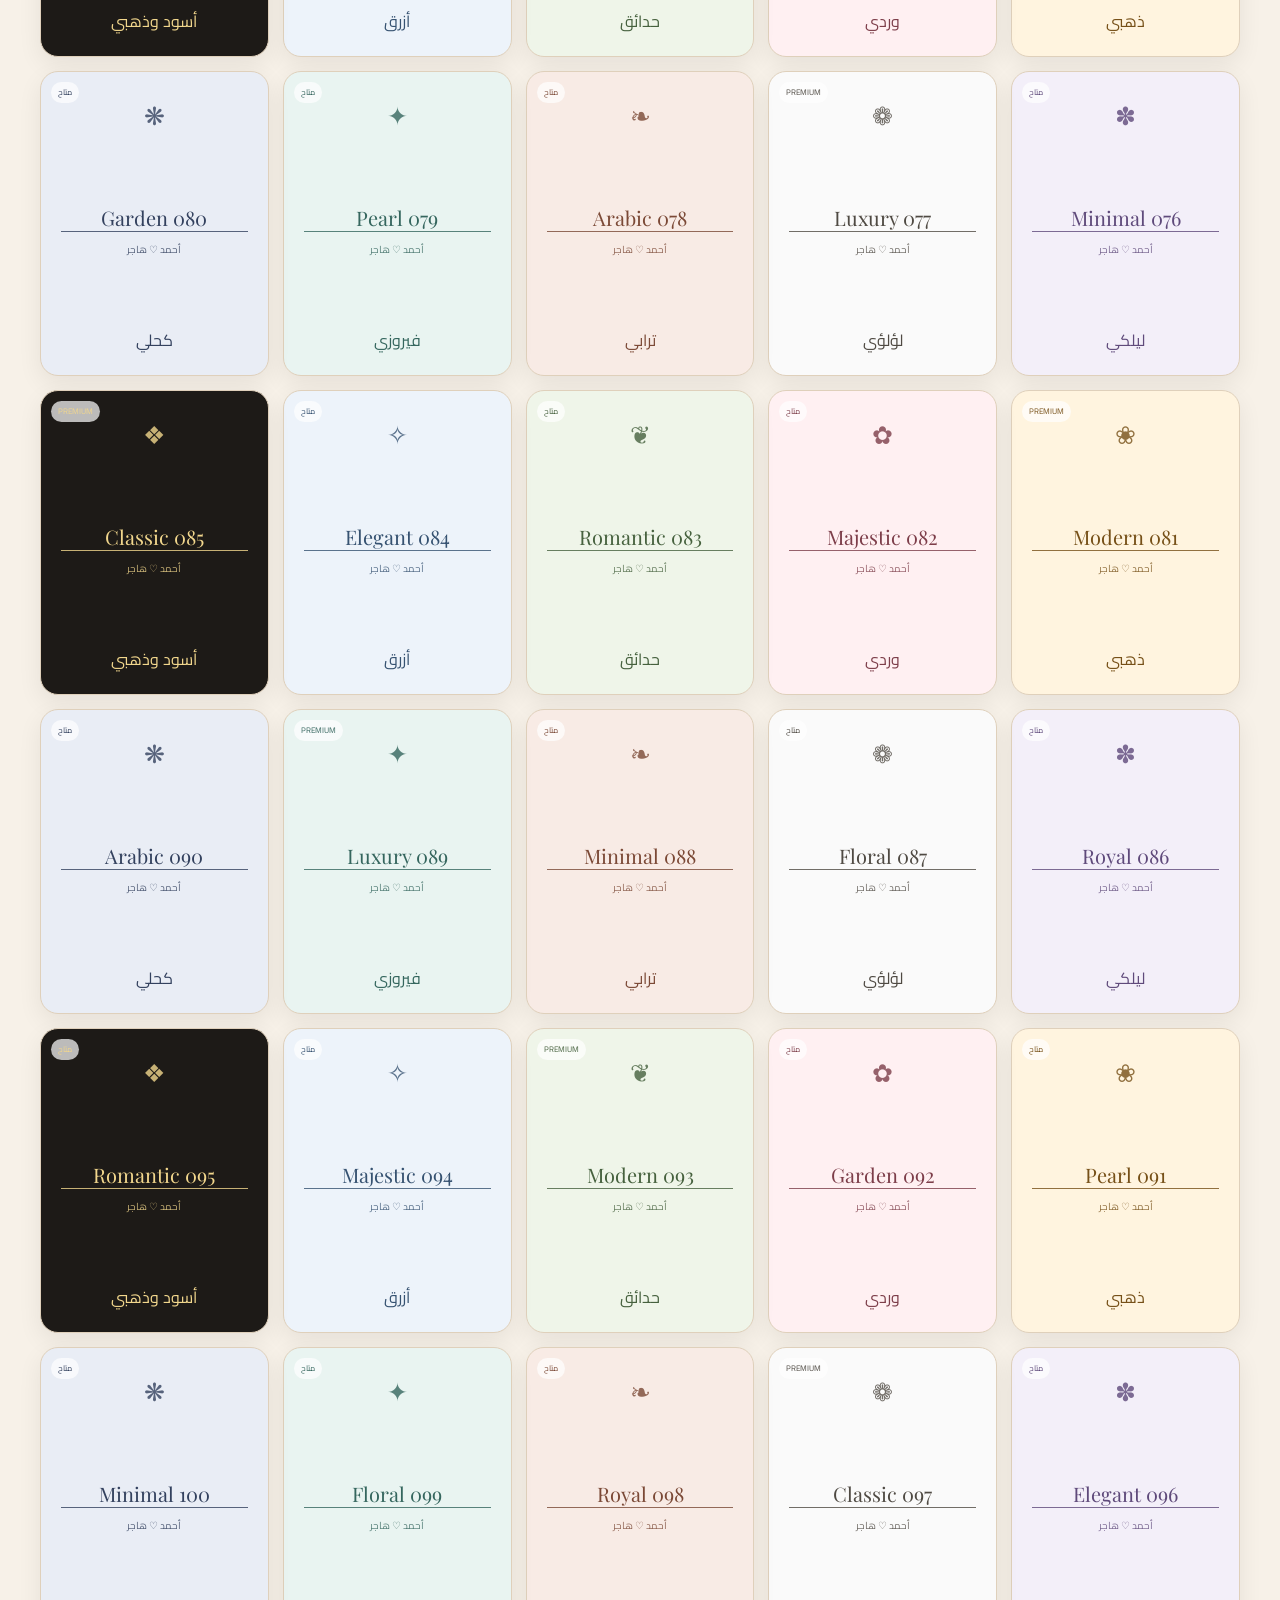
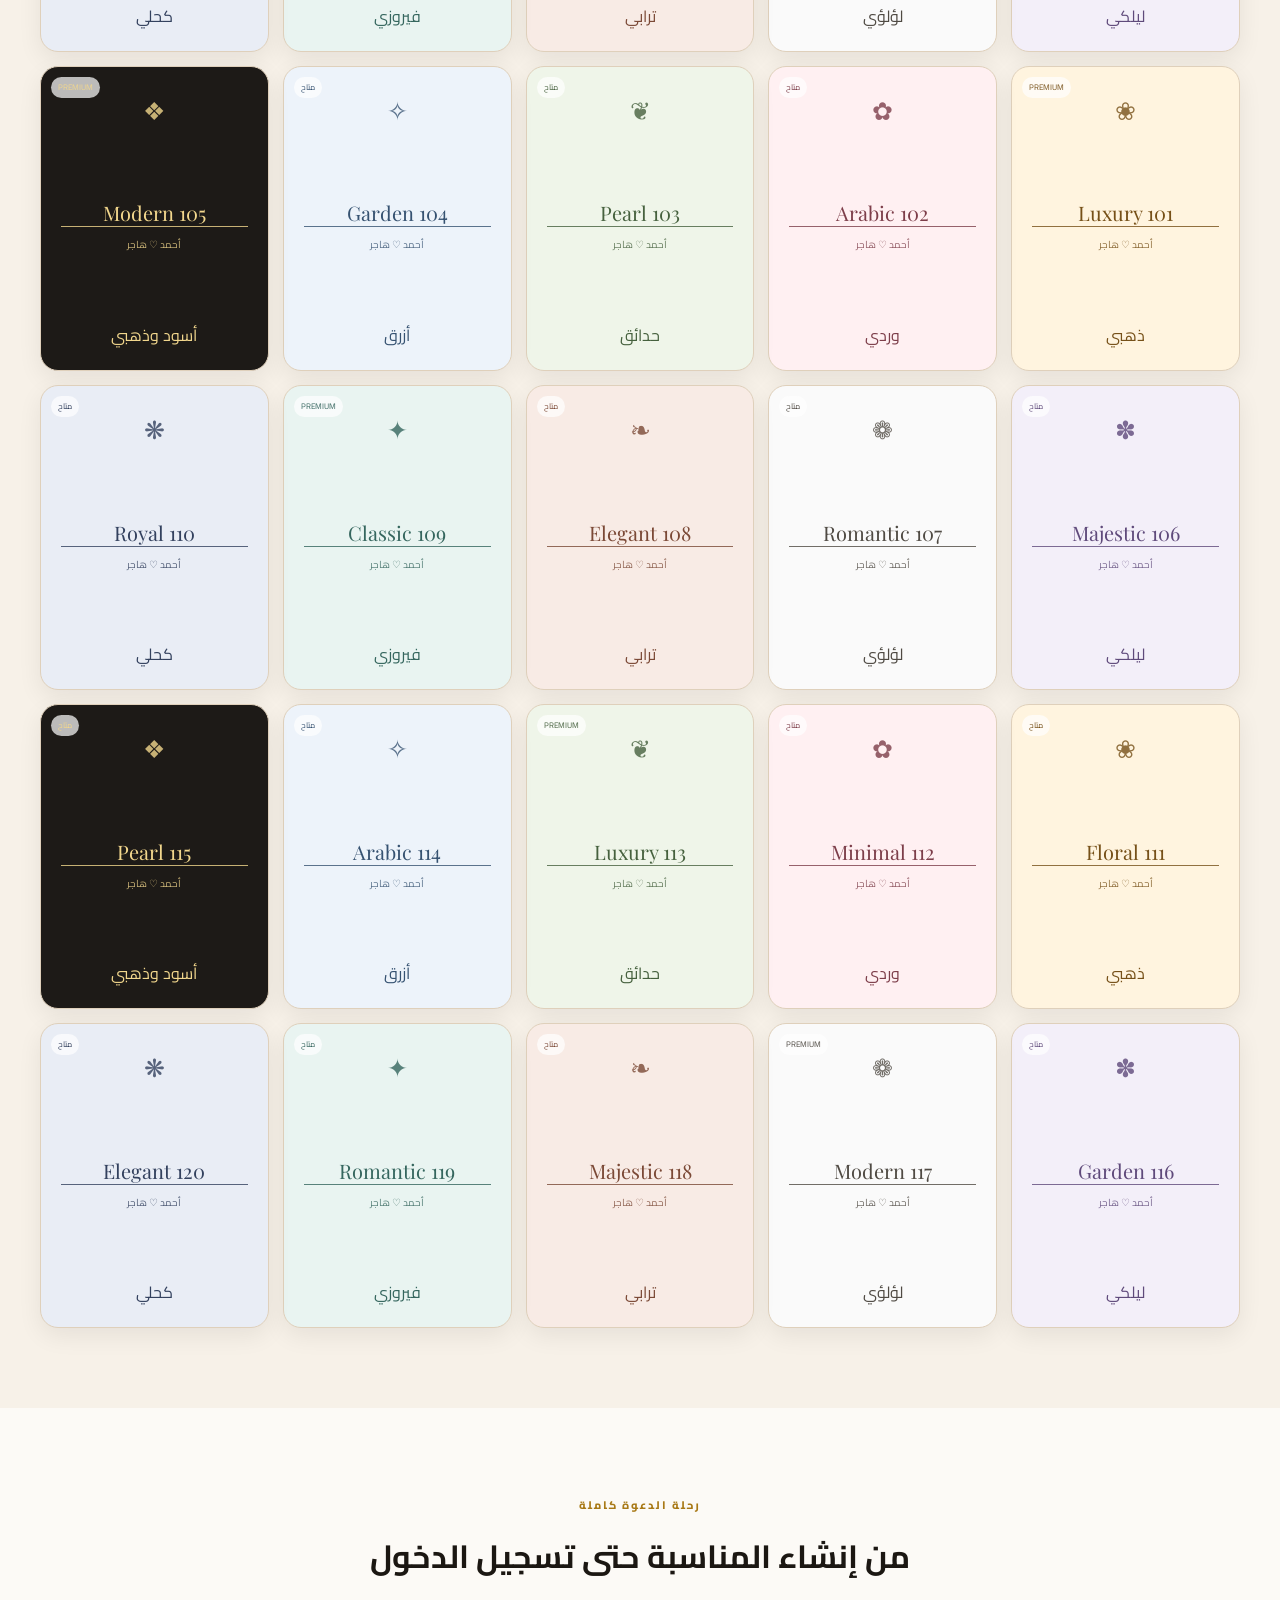
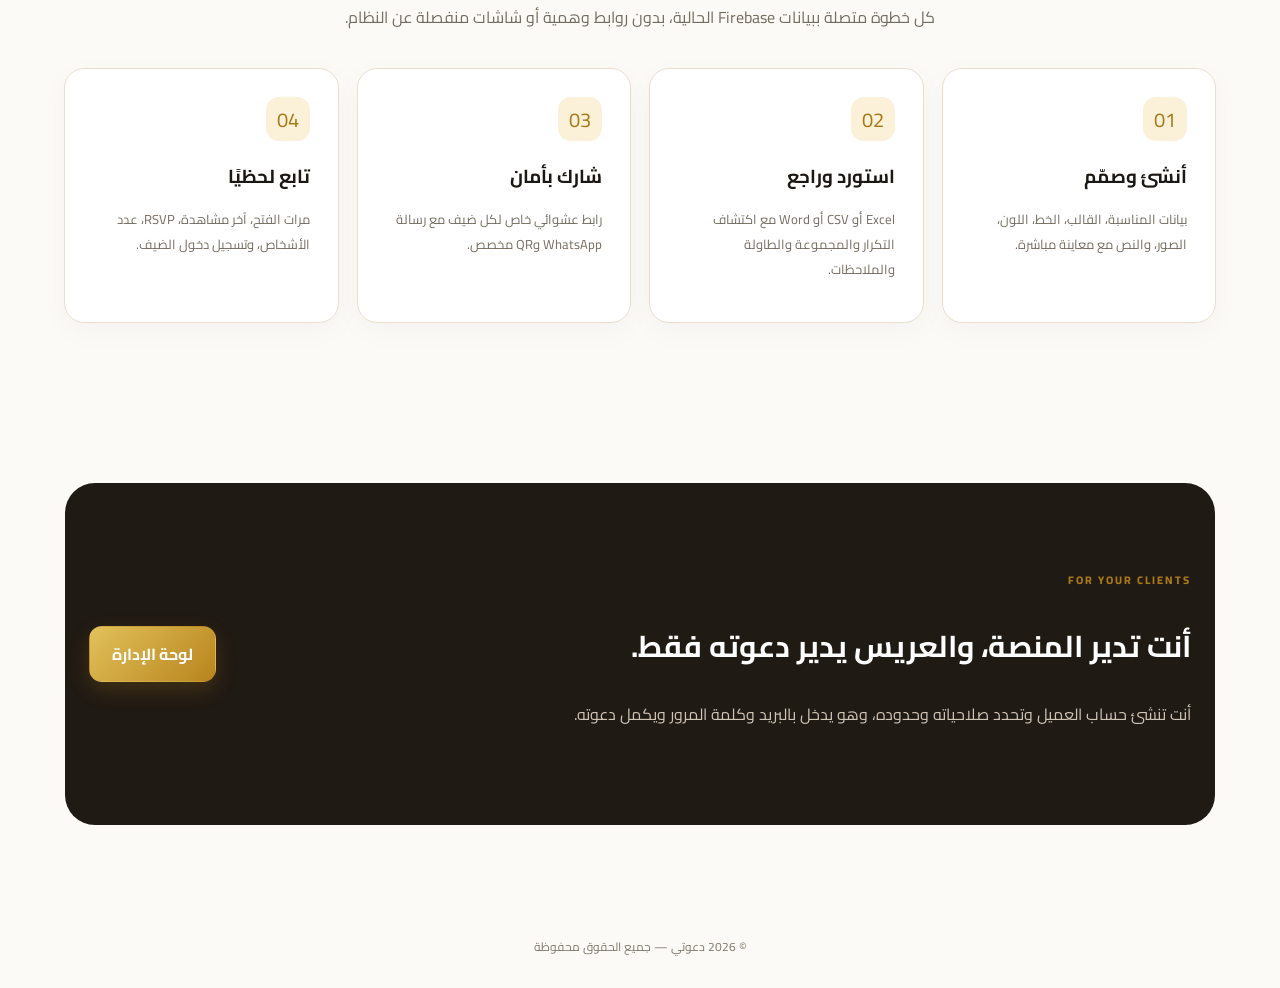
==== commit 23e4a85f: "Add files via upload" ====
--- a/index.html
+++ b/index.html
@@ -6,6 +6,8 @@
   <title>دعوتي | Dawaty</title>
   <meta name="description" content="منصة فاخرة لإنشاء وإدارة دعوات الأفراح الإلكترونية">
   <link rel="stylesheet" href="style.css">
+  <link rel="stylesheet" href="dawaty-operations.css">
+  <link rel="stylesheet" href="template-themes.css">
 </head>
 <body class="landing">
   <header class="site-header">
@@ -62,12 +64,24 @@
       <div id="templateGallery" class="template-grid"></div>
     </section>
 
+    <section class="section operations-strip">
+      <div class="section-title"><span>رحلة الدعوة كاملة</span><h2>من إنشاء المناسبة حتى تسجيل الدخول</h2><p>كل خطوة متصلة ببيانات Firebase الحالية، بدون روابط وهمية أو شاشات منفصلة عن النظام.</p></div>
+      <div class="feature-grid">
+        <article class="feature"><i>01</i><h3>أنشئ وصمّم</h3><p>بيانات المناسبة، القالب، الخط، اللون، الصور، والنص مع معاينة مباشرة.</p></article>
+        <article class="feature"><i>02</i><h3>استورد وراجع</h3><p>Excel أو CSV أو Word مع اكتشاف التكرار والمجموعة والطاولة والملاحظات.</p></article>
+        <article class="feature"><i>03</i><h3>شارك بأمان</h3><p>رابط عشوائي خاص لكل ضيف مع رسالة WhatsApp وQR مخصص.</p></article>
+        <article class="feature"><i>04</i><h3>تابع لحظيًا</h3><p>مرات الفتح، آخر مشاهدة، RSVP، عدد الأشخاص، وتسجيل دخول الضيف.</p></article>
+      </div>
+    </section>
+
     <section class="cta section">
       <div><span class="eyebrow">FOR YOUR CLIENTS</span><h2>أنت تدير المنصة، والعريس يدير دعوته فقط.</h2><p>أنت تنشئ حساب العميل وتحدد صلاحياته وحدوده، وهو يدخل بالبريد وكلمة المرور ويكمل دعوته.</p></div>
       <a class="btn btn-gold" href="admin.html">لوحة الإدارة</a>
     </section>
   </main>
   <footer>© <span id="year"></span> دعوتي — جميع الحقوق محفوظة</footer>
+  <script src="template-catalog.js"></script>
   <script type="module" src="app.js"></script>
+  <script type="module" src="dawaty-operations.js"></script>
 </body>
 </html>
--- a/dawaty-operations.css
+++ b/dawaty-operations.css
@@ -0,0 +1,5 @@
+
+/* Dawaty operations design system */
+:root{--ops-ink:#1c1510;--ops-muted:#82766a;--ops-line:#eadfce;--ops-paper:#fffdf9;--ops-gold:#c89532;--ops-gold-soft:#fbf2dd;--ops-green:#23714d;--ops-rose:#a85359}
+.advanced-ops{position:relative;overflow:hidden;background:linear-gradient(135deg,#fffdf9,#faf3e8);border-color:#dfceb1;padding:25px!important}.advanced-ops:before{content:"";position:absolute;width:260px;height:260px;border-radius:50%;background:#e6c97d22;left:-95px;top:-95px}.advanced-ops>*{position:relative}.advanced-ops .panel-head{align-items:flex-start}.advanced-ops .panel-head h3{font-family:Amiri,Cairo,serif;font-size:26px;color:var(--ops-ink)}.advanced-ops .panel-head p{font-size:12px}.ops-live{font-size:11px;color:var(--ops-green);background:#edf8f0;border:1px solid #c9e6d1;padding:7px 11px;border-radius:99px;white-space:nowrap}.ops-live i{display:inline-block;width:7px;height:7px;border-radius:50%;background:#39a368;box-shadow:0 0 0 4px #39a36822;margin-left:5px}.ops-grid{display:grid;grid-template-columns:repeat(4,1fr);gap:12px;margin-top:18px}.ops-grid article{background:#fff;border:1px solid var(--ops-line);border-radius:16px;padding:17px;min-height:145px;display:flex;flex-direction:column;gap:8px;transition:.2s}.ops-grid article:hover{transform:translateY(-3px);box-shadow:0 12px 28px #4b2e1012;border-color:#d0af6a}.ops-grid article>b{font-size:14px}.ops-grid article>small{color:var(--ops-muted);font-size:11px;line-height:1.8;min-height:42px}.ops-grid article .btn{align-self:flex-start;margin-top:auto}.ops-analytics{margin-top:20px;background:#211912;color:#fff9ed;border-radius:16px;padding:17px}.analytics-title{display:flex;justify-content:space-between;gap:12px;align-items:center;font-size:12px;margin-bottom:15px}.analytics-title span{color:#cbbda9;font-size:10px}.ops-bars{display:grid;grid-template-columns:repeat(3,1fr);gap:18px}.ops-bars>div{display:grid;grid-template-columns:75px 1fr;align-items:center;gap:9px;font-size:10px;color:#e3d9ca}.ops-bars i{height:9px;background:#4a3829;border-radius:99px;overflow:hidden}.ops-bars em{display:block;height:100%;width:0;background:linear-gradient(90deg,#e0bb64,#ae7b25);border-radius:99px;transition:width .7s var(--dawaty-ease)}.catalog-counter{display:flex;align-items:center;gap:9px;margin-top:21px;color:var(--ops-muted);font-size:11px}.catalog-counter strong{font-size:22px;color:var(--ops-gold);font-family:'Playfair Display',serif}.template-favorite{position:absolute;top:9px;right:9px;width:29px;height:29px;border-radius:50%;background:#fff9;color:#9e721e;border:1px solid #b3883d55;font-size:18px;line-height:1;z-index:3;transition:.18s}.template-favorite:hover{background:#fff;transform:scale(1.1)}.ops-modal{position:fixed;inset:0;background:#170f0dcc;z-index:1000;display:grid;place-items:center;padding:18px;animation:opsFade .18s ease}.ops-modal-card{width:min(610px,100%);max-height:90vh;overflow:auto;background:var(--ops-paper);border-radius:22px;border:1px solid #d7bd86;box-shadow:0 28px 100px #0008;padding:24px}.ops-modal-card.wide{width:min(950px,100%)}.ops-modal-head{display:flex;justify-content:space-between;align-items:center;border-bottom:1px solid var(--ops-line);padding-bottom:13px;margin-bottom:16px}.ops-modal-head h3{margin:0;font-family:Amiri,Cairo,serif;font-size:25px}.ops-modal-head button{width:31px;height:31px;border-radius:50%;background:#f4ecdf;font-size:20px;color:var(--ops-ink)}.ops-modal-card>p{font-size:12px;color:var(--ops-muted)}.message-list{display:grid;gap:8px;margin:14px 0 20px}.message-list article{border:1px solid var(--ops-line);border-radius:13px;padding:12px;background:#fff}.message-list b{font-size:12px}.message-list p{font-size:11px;color:var(--ops-muted);line-height:1.8;white-space:pre-wrap;margin:6px 0}.ops-label{display:grid;gap:6px;font-size:12px;font-weight:700;margin-top:12px}.ops-label input,.ops-label textarea{border:1px solid var(--ops-line);border-radius:10px;padding:10px;background:#fff;outline:0}.ops-label input:focus,.ops-label textarea:focus{border-color:var(--ops-gold);box-shadow:0 0 0 3px #c8953222}.ops-modal-actions{display:flex;justify-content:flex-start;gap:8px;margin-top:18px}.empty-ops{padding:30px;text-align:center;color:var(--ops-muted);border:1px dashed #dccdb9;border-radius:14px;font-size:12px}.compare-grid{display:grid;grid-template-columns:repeat(3,1fr);gap:12px}.compare-card{background:linear-gradient(145deg,var(--ops-bg),#fff);border:1px solid var(--ops-accent);border-radius:16px;padding:18px;min-height:220px;display:flex;flex-direction:column;gap:9px;box-shadow:inset 0 0 0 3px color-mix(in srgb,var(--ops-accent) 10%,transparent)}.compare-card>b{font-family:Amiri,serif;font-size:22px;color:var(--ops-accent)}.compare-card>span{font-size:10px;color:var(--ops-muted)}.compare-card>small{font-size:11px;line-height:1.8;color:#51463c;flex:1}.compare-card .btn{align-self:flex-start}.invite-page .invite-card{animation:opsCardIn .8s var(--dawaty-ease) both}.invite-page .invite-card:after{animation:opsFloat 7s ease-in-out infinite}.invite-page .rsvp button{min-width:130px}.invite-page .qr-area{background:#fff8;border-radius:18px;padding:10px}.invite-page .inv-detail{transition:.2s}.invite-page .inv-detail:hover{transform:translateY(-2px);box-shadow:0 8px 20px #6d4d1b12}.template-grid .template-tile[data-template-id]{cursor:pointer}.template-grid .template-tile[data-template-id]:after{content:'اضغط للمعاينة';position:absolute;bottom:11px;right:50%;transform:translateX(50%);font-size:8px;opacity:0;transition:.2s;background:#fff;color:#4b3520;padding:4px 8px;border-radius:99px;white-space:nowrap}.template-grid .template-tile[data-template-id]:hover:after{opacity:1}.ops-kpi{display:grid;grid-template-columns:repeat(5,1fr);gap:10px}.ops-kpi>div{background:#fff;border:1px solid var(--ops-line);padding:13px;border-radius:14px}.ops-kpi small{display:block;color:var(--ops-muted);font-size:10px}.ops-kpi b{font-size:24px;margin-top:3px;display:block}.ops-warning{background:#fff5df;border:1px solid #eed299;color:#916a21;padding:12px;border-radius:12px;font-size:11px}.ops-success{background:#edf8f0;border:1px solid #c9e6d1;color:var(--ops-green);padding:12px;border-radius:12px;font-size:11px}.ops-skeleton{background:linear-gradient(90deg,#f3eadc 25%,#fff 37%,#f3eadc 63%);background-size:400% 100%;animation:opsShimmer 1.3s infinite;border-radius:8px;min-height:14px}@keyframes opsFade{from{opacity:0;transform:scale(.98)}to{opacity:1;transform:scale(1)}}@keyframes opsCardIn{from{opacity:0;transform:translateY(20px) scale(.98)}to{opacity:1;transform:none}}@keyframes opsFloat{0%,100%{transform:translate(0,0) rotate(0)}50%{transform:translate(7px,-9px) rotate(3deg)}}@keyframes opsShimmer{to{background-position:-400% 0}}@media(max-width:950px){.ops-grid{grid-template-columns:repeat(2,1fr)}.compare-grid{grid-template-columns:repeat(2,1fr)}.ops-kpi{grid-template-columns:repeat(3,1fr)}}@media(max-width:620px){.advanced-ops{padding:16px!important}.advanced-ops .panel-head{display:block}.ops-live{display:inline-block;margin-top:10px}.ops-grid{grid-template-columns:1fr}.ops-bars{grid-template-columns:1fr;gap:10px}.analytics-title{display:block}.analytics-title span{display:block;margin-top:6px}.ops-modal{padding:10px}.ops-modal-card{padding:17px}.compare-grid{grid-template-columns:1fr}.ops-kpi{grid-template-columns:repeat(2,1fr)}.catalog-counter{justify-content:center}.template-favorite{width:33px;height:33px}.invite-page .inv-details{grid-template-columns:1fr 1fr}}
+@media print{.site-header,.app-header,.ops-modal,.advanced-ops,.btn,.rsvp{display:none!important}.invite-shell{padding:0!important}.invite-card{box-shadow:none!important;max-width:none!important}.invite-page{background:#fff!important}}
--- a/template-themes.css
+++ b/template-themes.css
@@ -0,0 +1,482 @@
+/* Per-template visual tokens: generated from the scalable catalog. */
+:root{--dawaty-radius:22px;--dawaty-ease:cubic-bezier(.2,.8,.2,1)}
+.tpl-001{--template-accent:#d6ae55;--template-background:#fff8e8;--template-layout:arch;--template-animation:fade;--template-index:1;}
+.tpl-001 .invite-card{border-color:#d6ae55;background:linear-gradient(145deg,#fff8e8,color-mix(in srgb,#d6ae55 13%,white));}
+.tpl-001 .invite-card .inv-orn,.tpl-001 .invite-card .heart,.tpl-001 .invite-card .inv-guest span{color:#d6ae55;}
+.tpl-001 .template-accent-line{background:#d6ae55;box-shadow:0 0 18px #d6ae5555;}
+.tpl-002{--template-accent:#b76672;--template-background:#fff0f2;--template-layout:frame;--template-animation:reveal;--template-index:2;}
+.tpl-002 .invite-card{border-color:#b76672;background:linear-gradient(145deg,#fff0f2,color-mix(in srgb,#b76672 13%,white));}
+.tpl-002 .invite-card .inv-orn,.tpl-002 .invite-card .heart,.tpl-002 .invite-card .inv-guest span{color:#b76672;}
+.tpl-002 .template-accent-line{background:#b76672;box-shadow:0 0 18px #b7667255;}
+.tpl-003{--template-accent:#5d8057;--template-background:#eef5e8;--template-layout:editorial;--template-animation:petals;--template-index:3;}
+.tpl-003 .invite-card{border-color:#5d8057;background:linear-gradient(145deg,#eef5e8,color-mix(in srgb,#5d8057 13%,white));}
+.tpl-003 .invite-card .inv-orn,.tpl-003 .invite-card .heart,.tpl-003 .invite-card .inv-guest span{color:#5d8057;}
+.tpl-003 .template-accent-line{background:#5d8057;box-shadow:0 0 18px #5d805755;}
+.tpl-004{--template-accent:#5277a6;--template-background:#edf4fc;--template-layout:botanical;--template-animation:gold-particles;--template-index:4;}
+.tpl-004 .invite-card{border-color:#5277a6;background:linear-gradient(145deg,#edf4fc,color-mix(in srgb,#5277a6 13%,white));}
+.tpl-004 .invite-card .inv-orn,.tpl-004 .invite-card .heart,.tpl-004 .invite-card .inv-guest span{color:#5277a6;}
+.tpl-004 .template-accent-line{background:#5277a6;box-shadow:0 0 18px #5277a655;}
+.tpl-005{--template-accent:#d6ae55;--template-background:#1e1915;--template-layout:monogram;--template-animation:soft-zoom;--template-index:5;}
+.tpl-005 .invite-card{border-color:#d6ae55;background:linear-gradient(145deg,#1e1915,color-mix(in srgb,#d6ae55 13%,white));}
+.tpl-005 .invite-card .inv-orn,.tpl-005 .invite-card .heart,.tpl-005 .invite-card .inv-guest span{color:#d6ae55;}
+.tpl-005 .template-accent-line{background:#d6ae55;box-shadow:0 0 18px #d6ae5555;}
+.tpl-006{--template-accent:#8770a9;--template-background:#f3effb;--template-layout:gallery;--template-animation:fade;--template-index:6;}
+.tpl-006 .invite-card{border-color:#8770a9;background:linear-gradient(145deg,#f3effb,color-mix(in srgb,#8770a9 13%,white));}
+.tpl-006 .invite-card .inv-orn,.tpl-006 .invite-card .heart,.tpl-006 .invite-card .inv-guest span{color:#8770a9;}
+.tpl-006 .template-accent-line{background:#8770a9;box-shadow:0 0 18px #8770a955;}
+.tpl-007{--template-accent:#918576;--template-background:#faf9f5;--template-layout:arch;--template-animation:reveal;--template-index:7;}
+.tpl-007 .invite-card{border-color:#918576;background:linear-gradient(145deg,#faf9f5,color-mix(in srgb,#918576 13%,white));}
+.tpl-007 .invite-card .inv-orn,.tpl-007 .invite-card .heart,.tpl-007 .invite-card .inv-guest span{color:#918576;}
+.tpl-007 .template-accent-line{background:#918576;box-shadow:0 0 18px #91857655;}
+.tpl-008{--template-accent:#a86549;--template-background:#faede7;--template-layout:frame;--template-animation:petals;--template-index:8;}
+.tpl-008 .invite-card{border-color:#a86549;background:linear-gradient(145deg,#faede7,color-mix(in srgb,#a86549 13%,white));}
+.tpl-008 .invite-card .inv-orn,.tpl-008 .invite-card .heart,.tpl-008 .invite-card .inv-guest span{color:#a86549;}
+.tpl-008 .template-accent-line{background:#a86549;box-shadow:0 0 18px #a8654955;}
+.tpl-009{--template-accent:#4c8f87;--template-background:#e9f5f2;--template-layout:editorial;--template-animation:gold-particles;--template-index:9;}
+.tpl-009 .invite-card{border-color:#4c8f87;background:linear-gradient(145deg,#e9f5f2,color-mix(in srgb,#4c8f87 13%,white));}
+.tpl-009 .invite-card .inv-orn,.tpl-009 .invite-card .heart,.tpl-009 .invite-card .inv-guest span{color:#4c8f87;}
+.tpl-009 .template-accent-line{background:#4c8f87;box-shadow:0 0 18px #4c8f8755;}
+.tpl-010{--template-accent:#617da9;--template-background:#edf1f8;--template-layout:botanical;--template-animation:soft-zoom;--template-index:10;}
+.tpl-010 .invite-card{border-color:#617da9;background:linear-gradient(145deg,#edf1f8,color-mix(in srgb,#617da9 13%,white));}
+.tpl-010 .invite-card .inv-orn,.tpl-010 .invite-card .heart,.tpl-010 .invite-card .inv-guest span{color:#617da9;}
+.tpl-010 .template-accent-line{background:#617da9;box-shadow:0 0 18px #617da955;}
+.tpl-011{--template-accent:#d6ae55;--template-background:#fff8e8;--template-layout:monogram;--template-animation:fade;--template-index:11;}
+.tpl-011 .invite-card{border-color:#d6ae55;background:linear-gradient(145deg,#fff8e8,color-mix(in srgb,#d6ae55 13%,white));}
+.tpl-011 .invite-card .inv-orn,.tpl-011 .invite-card .heart,.tpl-011 .invite-card .inv-guest span{color:#d6ae55;}
+.tpl-011 .template-accent-line{background:#d6ae55;box-shadow:0 0 18px #d6ae5555;}
+.tpl-012{--template-accent:#b76672;--template-background:#fff0f2;--template-layout:gallery;--template-animation:reveal;--template-index:12;}
+.tpl-012 .invite-card{border-color:#b76672;background:linear-gradient(145deg,#fff0f2,color-mix(in srgb,#b76672 13%,white));}
+.tpl-012 .invite-card .inv-orn,.tpl-012 .invite-card .heart,.tpl-012 .invite-card .inv-guest span{color:#b76672;}
+.tpl-012 .template-accent-line{background:#b76672;box-shadow:0 0 18px #b7667255;}
+.tpl-013{--template-accent:#5d8057;--template-background:#eef5e8;--template-layout:arch;--template-animation:petals;--template-index:13;}
+.tpl-013 .invite-card{border-color:#5d8057;background:linear-gradient(145deg,#eef5e8,color-mix(in srgb,#5d8057 13%,white));}
+.tpl-013 .invite-card .inv-orn,.tpl-013 .invite-card .heart,.tpl-013 .invite-card .inv-guest span{color:#5d8057;}
+.tpl-013 .template-accent-line{background:#5d8057;box-shadow:0 0 18px #5d805755;}
+.tpl-014{--template-accent:#5277a6;--template-background:#edf4fc;--template-layout:frame;--template-animation:gold-particles;--template-index:14;}
+.tpl-014 .invite-card{border-color:#5277a6;background:linear-gradient(145deg,#edf4fc,color-mix(in srgb,#5277a6 13%,white));}
+.tpl-014 .invite-card .inv-orn,.tpl-014 .invite-card .heart,.tpl-014 .invite-card .inv-guest span{color:#5277a6;}
+.tpl-014 .template-accent-line{background:#5277a6;box-shadow:0 0 18px #5277a655;}
+.tpl-015{--template-accent:#d6ae55;--template-background:#1e1915;--template-layout:editorial;--template-animation:soft-zoom;--template-index:15;}
+.tpl-015 .invite-card{border-color:#d6ae55;background:linear-gradient(145deg,#1e1915,color-mix(in srgb,#d6ae55 13%,white));}
+.tpl-015 .invite-card .inv-orn,.tpl-015 .invite-card .heart,.tpl-015 .invite-card .inv-guest span{color:#d6ae55;}
+.tpl-015 .template-accent-line{background:#d6ae55;box-shadow:0 0 18px #d6ae5555;}
+.tpl-016{--template-accent:#8770a9;--template-background:#f3effb;--template-layout:botanical;--template-animation:fade;--template-index:16;}
+.tpl-016 .invite-card{border-color:#8770a9;background:linear-gradient(145deg,#f3effb,color-mix(in srgb,#8770a9 13%,white));}
+.tpl-016 .invite-card .inv-orn,.tpl-016 .invite-card .heart,.tpl-016 .invite-card .inv-guest span{color:#8770a9;}
+.tpl-016 .template-accent-line{background:#8770a9;box-shadow:0 0 18px #8770a955;}
+.tpl-017{--template-accent:#918576;--template-background:#faf9f5;--template-layout:monogram;--template-animation:reveal;--template-index:17;}
+.tpl-017 .invite-card{border-color:#918576;background:linear-gradient(145deg,#faf9f5,color-mix(in srgb,#918576 13%,white));}
+.tpl-017 .invite-card .inv-orn,.tpl-017 .invite-card .heart,.tpl-017 .invite-card .inv-guest span{color:#918576;}
+.tpl-017 .template-accent-line{background:#918576;box-shadow:0 0 18px #91857655;}
+.tpl-018{--template-accent:#a86549;--template-background:#faede7;--template-layout:gallery;--template-animation:petals;--template-index:18;}
+.tpl-018 .invite-card{border-color:#a86549;background:linear-gradient(145deg,#faede7,color-mix(in srgb,#a86549 13%,white));}
+.tpl-018 .invite-card .inv-orn,.tpl-018 .invite-card .heart,.tpl-018 .invite-card .inv-guest span{color:#a86549;}
+.tpl-018 .template-accent-line{background:#a86549;box-shadow:0 0 18px #a8654955;}
+.tpl-019{--template-accent:#4c8f87;--template-background:#e9f5f2;--template-layout:arch;--template-animation:gold-particles;--template-index:19;}
+.tpl-019 .invite-card{border-color:#4c8f87;background:linear-gradient(145deg,#e9f5f2,color-mix(in srgb,#4c8f87 13%,white));}
+.tpl-019 .invite-card .inv-orn,.tpl-019 .invite-card .heart,.tpl-019 .invite-card .inv-guest span{color:#4c8f87;}
+.tpl-019 .template-accent-line{background:#4c8f87;box-shadow:0 0 18px #4c8f8755;}
+.tpl-020{--template-accent:#617da9;--template-background:#edf1f8;--template-layout:frame;--template-animation:soft-zoom;--template-index:20;}
+.tpl-020 .invite-card{border-color:#617da9;background:linear-gradient(145deg,#edf1f8,color-mix(in srgb,#617da9 13%,white));}
+.tpl-020 .invite-card .inv-orn,.tpl-020 .invite-card .heart,.tpl-020 .invite-card .inv-guest span{color:#617da9;}
+.tpl-020 .template-accent-line{background:#617da9;box-shadow:0 0 18px #617da955;}
+.tpl-021{--template-accent:#d6ae55;--template-background:#fff8e8;--template-layout:editorial;--template-animation:fade;--template-index:21;}
+.tpl-021 .invite-card{border-color:#d6ae55;background:linear-gradient(145deg,#fff8e8,color-mix(in srgb,#d6ae55 13%,white));}
+.tpl-021 .invite-card .inv-orn,.tpl-021 .invite-card .heart,.tpl-021 .invite-card .inv-guest span{color:#d6ae55;}
+.tpl-021 .template-accent-line{background:#d6ae55;box-shadow:0 0 18px #d6ae5555;}
+.tpl-022{--template-accent:#b76672;--template-background:#fff0f2;--template-layout:botanical;--template-animation:reveal;--template-index:22;}
+.tpl-022 .invite-card{border-color:#b76672;background:linear-gradient(145deg,#fff0f2,color-mix(in srgb,#b76672 13%,white));}
+.tpl-022 .invite-card .inv-orn,.tpl-022 .invite-card .heart,.tpl-022 .invite-card .inv-guest span{color:#b76672;}
+.tpl-022 .template-accent-line{background:#b76672;box-shadow:0 0 18px #b7667255;}
+.tpl-023{--template-accent:#5d8057;--template-background:#eef5e8;--template-layout:monogram;--template-animation:petals;--template-index:23;}
+.tpl-023 .invite-card{border-color:#5d8057;background:linear-gradient(145deg,#eef5e8,color-mix(in srgb,#5d8057 13%,white));}
+.tpl-023 .invite-card .inv-orn,.tpl-023 .invite-card .heart,.tpl-023 .invite-card .inv-guest span{color:#5d8057;}
+.tpl-023 .template-accent-line{background:#5d8057;box-shadow:0 0 18px #5d805755;}
+.tpl-024{--template-accent:#5277a6;--template-background:#edf4fc;--template-layout:gallery;--template-animation:gold-particles;--template-index:24;}
+.tpl-024 .invite-card{border-color:#5277a6;background:linear-gradient(145deg,#edf4fc,color-mix(in srgb,#5277a6 13%,white));}
+.tpl-024 .invite-card .inv-orn,.tpl-024 .invite-card .heart,.tpl-024 .invite-card .inv-guest span{color:#5277a6;}
+.tpl-024 .template-accent-line{background:#5277a6;box-shadow:0 0 18px #5277a655;}
+.tpl-025{--template-accent:#d6ae55;--template-background:#1e1915;--template-layout:arch;--template-animation:soft-zoom;--template-index:25;}
+.tpl-025 .invite-card{border-color:#d6ae55;background:linear-gradient(145deg,#1e1915,color-mix(in srgb,#d6ae55 13%,white));}
+.tpl-025 .invite-card .inv-orn,.tpl-025 .invite-card .heart,.tpl-025 .invite-card .inv-guest span{color:#d6ae55;}
+.tpl-025 .template-accent-line{background:#d6ae55;box-shadow:0 0 18px #d6ae5555;}
+.tpl-026{--template-accent:#8770a9;--template-background:#f3effb;--template-layout:frame;--template-animation:fade;--template-index:26;}
+.tpl-026 .invite-card{border-color:#8770a9;background:linear-gradient(145deg,#f3effb,color-mix(in srgb,#8770a9 13%,white));}
+.tpl-026 .invite-card .inv-orn,.tpl-026 .invite-card .heart,.tpl-026 .invite-card .inv-guest span{color:#8770a9;}
+.tpl-026 .template-accent-line{background:#8770a9;box-shadow:0 0 18px #8770a955;}
+.tpl-027{--template-accent:#918576;--template-background:#faf9f5;--template-layout:editorial;--template-animation:reveal;--template-index:27;}
+.tpl-027 .invite-card{border-color:#918576;background:linear-gradient(145deg,#faf9f5,color-mix(in srgb,#918576 13%,white));}
+.tpl-027 .invite-card .inv-orn,.tpl-027 .invite-card .heart,.tpl-027 .invite-card .inv-guest span{color:#918576;}
+.tpl-027 .template-accent-line{background:#918576;box-shadow:0 0 18px #91857655;}
+.tpl-028{--template-accent:#a86549;--template-background:#faede7;--template-layout:botanical;--template-animation:petals;--template-index:28;}
+.tpl-028 .invite-card{border-color:#a86549;background:linear-gradient(145deg,#faede7,color-mix(in srgb,#a86549 13%,white));}
+.tpl-028 .invite-card .inv-orn,.tpl-028 .invite-card .heart,.tpl-028 .invite-card .inv-guest span{color:#a86549;}
+.tpl-028 .template-accent-line{background:#a86549;box-shadow:0 0 18px #a8654955;}
+.tpl-029{--template-accent:#4c8f87;--template-background:#e9f5f2;--template-layout:monogram;--template-animation:gold-particles;--template-index:29;}
+.tpl-029 .invite-card{border-color:#4c8f87;background:linear-gradient(145deg,#e9f5f2,color-mix(in srgb,#4c8f87 13%,white));}
+.tpl-029 .invite-card .inv-orn,.tpl-029 .invite-card .heart,.tpl-029 .invite-card .inv-guest span{color:#4c8f87;}
+.tpl-029 .template-accent-line{background:#4c8f87;box-shadow:0 0 18px #4c8f8755;}
+.tpl-030{--template-accent:#617da9;--template-background:#edf1f8;--template-layout:gallery;--template-animation:soft-zoom;--template-index:30;}
+.tpl-030 .invite-card{border-color:#617da9;background:linear-gradient(145deg,#edf1f8,color-mix(in srgb,#617da9 13%,white));}
+.tpl-030 .invite-card .inv-orn,.tpl-030 .invite-card .heart,.tpl-030 .invite-card .inv-guest span{color:#617da9;}
+.tpl-030 .template-accent-line{background:#617da9;box-shadow:0 0 18px #617da955;}
+.tpl-031{--template-accent:#d6ae55;--template-background:#fff8e8;--template-layout:arch;--template-animation:fade;--template-index:31;}
+.tpl-031 .invite-card{border-color:#d6ae55;background:linear-gradient(145deg,#fff8e8,color-mix(in srgb,#d6ae55 13%,white));}
+.tpl-031 .invite-card .inv-orn,.tpl-031 .invite-card .heart,.tpl-031 .invite-card .inv-guest span{color:#d6ae55;}
+.tpl-031 .template-accent-line{background:#d6ae55;box-shadow:0 0 18px #d6ae5555;}
+.tpl-032{--template-accent:#b76672;--template-background:#fff0f2;--template-layout:frame;--template-animation:reveal;--template-index:32;}
+.tpl-032 .invite-card{border-color:#b76672;background:linear-gradient(145deg,#fff0f2,color-mix(in srgb,#b76672 13%,white));}
+.tpl-032 .invite-card .inv-orn,.tpl-032 .invite-card .heart,.tpl-032 .invite-card .inv-guest span{color:#b76672;}
+.tpl-032 .template-accent-line{background:#b76672;box-shadow:0 0 18px #b7667255;}
+.tpl-033{--template-accent:#5d8057;--template-background:#eef5e8;--template-layout:editorial;--template-animation:petals;--template-index:33;}
+.tpl-033 .invite-card{border-color:#5d8057;background:linear-gradient(145deg,#eef5e8,color-mix(in srgb,#5d8057 13%,white));}
+.tpl-033 .invite-card .inv-orn,.tpl-033 .invite-card .heart,.tpl-033 .invite-card .inv-guest span{color:#5d8057;}
+.tpl-033 .template-accent-line{background:#5d8057;box-shadow:0 0 18px #5d805755;}
+.tpl-034{--template-accent:#5277a6;--template-background:#edf4fc;--template-layout:botanical;--template-animation:gold-particles;--template-index:34;}
+.tpl-034 .invite-card{border-color:#5277a6;background:linear-gradient(145deg,#edf4fc,color-mix(in srgb,#5277a6 13%,white));}
+.tpl-034 .invite-card .inv-orn,.tpl-034 .invite-card .heart,.tpl-034 .invite-card .inv-guest span{color:#5277a6;}
+.tpl-034 .template-accent-line{background:#5277a6;box-shadow:0 0 18px #5277a655;}
+.tpl-035{--template-accent:#d6ae55;--template-background:#1e1915;--template-layout:monogram;--template-animation:soft-zoom;--template-index:35;}
+.tpl-035 .invite-card{border-color:#d6ae55;background:linear-gradient(145deg,#1e1915,color-mix(in srgb,#d6ae55 13%,white));}
+.tpl-035 .invite-card .inv-orn,.tpl-035 .invite-card .heart,.tpl-035 .invite-card .inv-guest span{color:#d6ae55;}
+.tpl-035 .template-accent-line{background:#d6ae55;box-shadow:0 0 18px #d6ae5555;}
+.tpl-036{--template-accent:#8770a9;--template-background:#f3effb;--template-layout:gallery;--template-animation:fade;--template-index:36;}
+.tpl-036 .invite-card{border-color:#8770a9;background:linear-gradient(145deg,#f3effb,color-mix(in srgb,#8770a9 13%,white));}
+.tpl-036 .invite-card .inv-orn,.tpl-036 .invite-card .heart,.tpl-036 .invite-card .inv-guest span{color:#8770a9;}
+.tpl-036 .template-accent-line{background:#8770a9;box-shadow:0 0 18px #8770a955;}
+.tpl-037{--template-accent:#918576;--template-background:#faf9f5;--template-layout:arch;--template-animation:reveal;--template-index:37;}
+.tpl-037 .invite-card{border-color:#918576;background:linear-gradient(145deg,#faf9f5,color-mix(in srgb,#918576 13%,white));}
+.tpl-037 .invite-card .inv-orn,.tpl-037 .invite-card .heart,.tpl-037 .invite-card .inv-guest span{color:#918576;}
+.tpl-037 .template-accent-line{background:#918576;box-shadow:0 0 18px #91857655;}
+.tpl-038{--template-accent:#a86549;--template-background:#faede7;--template-layout:frame;--template-animation:petals;--template-index:38;}
+.tpl-038 .invite-card{border-color:#a86549;background:linear-gradient(145deg,#faede7,color-mix(in srgb,#a86549 13%,white));}
+.tpl-038 .invite-card .inv-orn,.tpl-038 .invite-card .heart,.tpl-038 .invite-card .inv-guest span{color:#a86549;}
+.tpl-038 .template-accent-line{background:#a86549;box-shadow:0 0 18px #a8654955;}
+.tpl-039{--template-accent:#4c8f87;--template-background:#e9f5f2;--template-layout:editorial;--template-animation:gold-particles;--template-index:39;}
+.tpl-039 .invite-card{border-color:#4c8f87;background:linear-gradient(145deg,#e9f5f2,color-mix(in srgb,#4c8f87 13%,white));}
+.tpl-039 .invite-card .inv-orn,.tpl-039 .invite-card .heart,.tpl-039 .invite-card .inv-guest span{color:#4c8f87;}
+.tpl-039 .template-accent-line{background:#4c8f87;box-shadow:0 0 18px #4c8f8755;}
+.tpl-040{--template-accent:#617da9;--template-background:#edf1f8;--template-layout:botanical;--template-animation:soft-zoom;--template-index:40;}
+.tpl-040 .invite-card{border-color:#617da9;background:linear-gradient(145deg,#edf1f8,color-mix(in srgb,#617da9 13%,white));}
+.tpl-040 .invite-card .inv-orn,.tpl-040 .invite-card .heart,.tpl-040 .invite-card .inv-guest span{color:#617da9;}
+.tpl-040 .template-accent-line{background:#617da9;box-shadow:0 0 18px #617da955;}
+.tpl-041{--template-accent:#d6ae55;--template-background:#fff8e8;--template-layout:monogram;--template-animation:fade;--template-index:41;}
+.tpl-041 .invite-card{border-color:#d6ae55;background:linear-gradient(145deg,#fff8e8,color-mix(in srgb,#d6ae55 13%,white));}
+.tpl-041 .invite-card .inv-orn,.tpl-041 .invite-card .heart,.tpl-041 .invite-card .inv-guest span{color:#d6ae55;}
+.tpl-041 .template-accent-line{background:#d6ae55;box-shadow:0 0 18px #d6ae5555;}
+.tpl-042{--template-accent:#b76672;--template-background:#fff0f2;--template-layout:gallery;--template-animation:reveal;--template-index:42;}
+.tpl-042 .invite-card{border-color:#b76672;background:linear-gradient(145deg,#fff0f2,color-mix(in srgb,#b76672 13%,white));}
+.tpl-042 .invite-card .inv-orn,.tpl-042 .invite-card .heart,.tpl-042 .invite-card .inv-guest span{color:#b76672;}
+.tpl-042 .template-accent-line{background:#b76672;box-shadow:0 0 18px #b7667255;}
+.tpl-043{--template-accent:#5d8057;--template-background:#eef5e8;--template-layout:arch;--template-animation:petals;--template-index:43;}
+.tpl-043 .invite-card{border-color:#5d8057;background:linear-gradient(145deg,#eef5e8,color-mix(in srgb,#5d8057 13%,white));}
+.tpl-043 .invite-card .inv-orn,.tpl-043 .invite-card .heart,.tpl-043 .invite-card .inv-guest span{color:#5d8057;}
+.tpl-043 .template-accent-line{background:#5d8057;box-shadow:0 0 18px #5d805755;}
+.tpl-044{--template-accent:#5277a6;--template-background:#edf4fc;--template-layout:frame;--template-animation:gold-particles;--template-index:44;}
+.tpl-044 .invite-card{border-color:#5277a6;background:linear-gradient(145deg,#edf4fc,color-mix(in srgb,#5277a6 13%,white));}
+.tpl-044 .invite-card .inv-orn,.tpl-044 .invite-card .heart,.tpl-044 .invite-card .inv-guest span{color:#5277a6;}
+.tpl-044 .template-accent-line{background:#5277a6;box-shadow:0 0 18px #5277a655;}
+.tpl-045{--template-accent:#d6ae55;--template-background:#1e1915;--template-layout:editorial;--template-animation:soft-zoom;--template-index:45;}
+.tpl-045 .invite-card{border-color:#d6ae55;background:linear-gradient(145deg,#1e1915,color-mix(in srgb,#d6ae55 13%,white));}
+.tpl-045 .invite-card .inv-orn,.tpl-045 .invite-card .heart,.tpl-045 .invite-card .inv-guest span{color:#d6ae55;}
+.tpl-045 .template-accent-line{background:#d6ae55;box-shadow:0 0 18px #d6ae5555;}
+.tpl-046{--template-accent:#8770a9;--template-background:#f3effb;--template-layout:botanical;--template-animation:fade;--template-index:46;}
+.tpl-046 .invite-card{border-color:#8770a9;background:linear-gradient(145deg,#f3effb,color-mix(in srgb,#8770a9 13%,white));}
+.tpl-046 .invite-card .inv-orn,.tpl-046 .invite-card .heart,.tpl-046 .invite-card .inv-guest span{color:#8770a9;}
+.tpl-046 .template-accent-line{background:#8770a9;box-shadow:0 0 18px #8770a955;}
+.tpl-047{--template-accent:#918576;--template-background:#faf9f5;--template-layout:monogram;--template-animation:reveal;--template-index:47;}
+.tpl-047 .invite-card{border-color:#918576;background:linear-gradient(145deg,#faf9f5,color-mix(in srgb,#918576 13%,white));}
+.tpl-047 .invite-card .inv-orn,.tpl-047 .invite-card .heart,.tpl-047 .invite-card .inv-guest span{color:#918576;}
+.tpl-047 .template-accent-line{background:#918576;box-shadow:0 0 18px #91857655;}
+.tpl-048{--template-accent:#a86549;--template-background:#faede7;--template-layout:gallery;--template-animation:petals;--template-index:48;}
+.tpl-048 .invite-card{border-color:#a86549;background:linear-gradient(145deg,#faede7,color-mix(in srgb,#a86549 13%,white));}
+.tpl-048 .invite-card .inv-orn,.tpl-048 .invite-card .heart,.tpl-048 .invite-card .inv-guest span{color:#a86549;}
+.tpl-048 .template-accent-line{background:#a86549;box-shadow:0 0 18px #a8654955;}
+.tpl-049{--template-accent:#4c8f87;--template-background:#e9f5f2;--template-layout:arch;--template-animation:gold-particles;--template-index:49;}
+.tpl-049 .invite-card{border-color:#4c8f87;background:linear-gradient(145deg,#e9f5f2,color-mix(in srgb,#4c8f87 13%,white));}
+.tpl-049 .invite-card .inv-orn,.tpl-049 .invite-card .heart,.tpl-049 .invite-card .inv-guest span{color:#4c8f87;}
+.tpl-049 .template-accent-line{background:#4c8f87;box-shadow:0 0 18px #4c8f8755;}
+.tpl-050{--template-accent:#617da9;--template-background:#edf1f8;--template-layout:frame;--template-animation:soft-zoom;--template-index:50;}
+.tpl-050 .invite-card{border-color:#617da9;background:linear-gradient(145deg,#edf1f8,color-mix(in srgb,#617da9 13%,white));}
+.tpl-050 .invite-card .inv-orn,.tpl-050 .invite-card .heart,.tpl-050 .invite-card .inv-guest span{color:#617da9;}
+.tpl-050 .template-accent-line{background:#617da9;box-shadow:0 0 18px #617da955;}
+.tpl-051{--template-accent:#d6ae55;--template-background:#fff8e8;--template-layout:editorial;--template-animation:fade;--template-index:51;}
+.tpl-051 .invite-card{border-color:#d6ae55;background:linear-gradient(145deg,#fff8e8,color-mix(in srgb,#d6ae55 13%,white));}
+.tpl-051 .invite-card .inv-orn,.tpl-051 .invite-card .heart,.tpl-051 .invite-card .inv-guest span{color:#d6ae55;}
+.tpl-051 .template-accent-line{background:#d6ae55;box-shadow:0 0 18px #d6ae5555;}
+.tpl-052{--template-accent:#b76672;--template-background:#fff0f2;--template-layout:botanical;--template-animation:reveal;--template-index:52;}
+.tpl-052 .invite-card{border-color:#b76672;background:linear-gradient(145deg,#fff0f2,color-mix(in srgb,#b76672 13%,white));}
+.tpl-052 .invite-card .inv-orn,.tpl-052 .invite-card .heart,.tpl-052 .invite-card .inv-guest span{color:#b76672;}
+.tpl-052 .template-accent-line{background:#b76672;box-shadow:0 0 18px #b7667255;}
+.tpl-053{--template-accent:#5d8057;--template-background:#eef5e8;--template-layout:monogram;--template-animation:petals;--template-index:53;}
+.tpl-053 .invite-card{border-color:#5d8057;background:linear-gradient(145deg,#eef5e8,color-mix(in srgb,#5d8057 13%,white));}
+.tpl-053 .invite-card .inv-orn,.tpl-053 .invite-card .heart,.tpl-053 .invite-card .inv-guest span{color:#5d8057;}
+.tpl-053 .template-accent-line{background:#5d8057;box-shadow:0 0 18px #5d805755;}
+.tpl-054{--template-accent:#5277a6;--template-background:#edf4fc;--template-layout:gallery;--template-animation:gold-particles;--template-index:54;}
+.tpl-054 .invite-card{border-color:#5277a6;background:linear-gradient(145deg,#edf4fc,color-mix(in srgb,#5277a6 13%,white));}
+.tpl-054 .invite-card .inv-orn,.tpl-054 .invite-card .heart,.tpl-054 .invite-card .inv-guest span{color:#5277a6;}
+.tpl-054 .template-accent-line{background:#5277a6;box-shadow:0 0 18px #5277a655;}
+.tpl-055{--template-accent:#d6ae55;--template-background:#1e1915;--template-layout:arch;--template-animation:soft-zoom;--template-index:55;}
+.tpl-055 .invite-card{border-color:#d6ae55;background:linear-gradient(145deg,#1e1915,color-mix(in srgb,#d6ae55 13%,white));}
+.tpl-055 .invite-card .inv-orn,.tpl-055 .invite-card .heart,.tpl-055 .invite-card .inv-guest span{color:#d6ae55;}
+.tpl-055 .template-accent-line{background:#d6ae55;box-shadow:0 0 18px #d6ae5555;}
+.tpl-056{--template-accent:#8770a9;--template-background:#f3effb;--template-layout:frame;--template-animation:fade;--template-index:56;}
+.tpl-056 .invite-card{border-color:#8770a9;background:linear-gradient(145deg,#f3effb,color-mix(in srgb,#8770a9 13%,white));}
+.tpl-056 .invite-card .inv-orn,.tpl-056 .invite-card .heart,.tpl-056 .invite-card .inv-guest span{color:#8770a9;}
+.tpl-056 .template-accent-line{background:#8770a9;box-shadow:0 0 18px #8770a955;}
+.tpl-057{--template-accent:#918576;--template-background:#faf9f5;--template-layout:editorial;--template-animation:reveal;--template-index:57;}
+.tpl-057 .invite-card{border-color:#918576;background:linear-gradient(145deg,#faf9f5,color-mix(in srgb,#918576 13%,white));}
+.tpl-057 .invite-card .inv-orn,.tpl-057 .invite-card .heart,.tpl-057 .invite-card .inv-guest span{color:#918576;}
+.tpl-057 .template-accent-line{background:#918576;box-shadow:0 0 18px #91857655;}
+.tpl-058{--template-accent:#a86549;--template-background:#faede7;--template-layout:botanical;--template-animation:petals;--template-index:58;}
+.tpl-058 .invite-card{border-color:#a86549;background:linear-gradient(145deg,#faede7,color-mix(in srgb,#a86549 13%,white));}
+.tpl-058 .invite-card .inv-orn,.tpl-058 .invite-card .heart,.tpl-058 .invite-card .inv-guest span{color:#a86549;}
+.tpl-058 .template-accent-line{background:#a86549;box-shadow:0 0 18px #a8654955;}
+.tpl-059{--template-accent:#4c8f87;--template-background:#e9f5f2;--template-layout:monogram;--template-animation:gold-particles;--template-index:59;}
+.tpl-059 .invite-card{border-color:#4c8f87;background:linear-gradient(145deg,#e9f5f2,color-mix(in srgb,#4c8f87 13%,white));}
+.tpl-059 .invite-card .inv-orn,.tpl-059 .invite-card .heart,.tpl-059 .invite-card .inv-guest span{color:#4c8f87;}
+.tpl-059 .template-accent-line{background:#4c8f87;box-shadow:0 0 18px #4c8f8755;}
+.tpl-060{--template-accent:#617da9;--template-background:#edf1f8;--template-layout:gallery;--template-animation:soft-zoom;--template-index:60;}
+.tpl-060 .invite-card{border-color:#617da9;background:linear-gradient(145deg,#edf1f8,color-mix(in srgb,#617da9 13%,white));}
+.tpl-060 .invite-card .inv-orn,.tpl-060 .invite-card .heart,.tpl-060 .invite-card .inv-guest span{color:#617da9;}
+.tpl-060 .template-accent-line{background:#617da9;box-shadow:0 0 18px #617da955;}
+.tpl-061{--template-accent:#d6ae55;--template-background:#fff8e8;--template-layout:arch;--template-animation:fade;--template-index:61;}
+.tpl-061 .invite-card{border-color:#d6ae55;background:linear-gradient(145deg,#fff8e8,color-mix(in srgb,#d6ae55 13%,white));}
+.tpl-061 .invite-card .inv-orn,.tpl-061 .invite-card .heart,.tpl-061 .invite-card .inv-guest span{color:#d6ae55;}
+.tpl-061 .template-accent-line{background:#d6ae55;box-shadow:0 0 18px #d6ae5555;}
+.tpl-062{--template-accent:#b76672;--template-background:#fff0f2;--template-layout:frame;--template-animation:reveal;--template-index:62;}
+.tpl-062 .invite-card{border-color:#b76672;background:linear-gradient(145deg,#fff0f2,color-mix(in srgb,#b76672 13%,white));}
+.tpl-062 .invite-card .inv-orn,.tpl-062 .invite-card .heart,.tpl-062 .invite-card .inv-guest span{color:#b76672;}
+.tpl-062 .template-accent-line{background:#b76672;box-shadow:0 0 18px #b7667255;}
+.tpl-063{--template-accent:#5d8057;--template-background:#eef5e8;--template-layout:editorial;--template-animation:petals;--template-index:63;}
+.tpl-063 .invite-card{border-color:#5d8057;background:linear-gradient(145deg,#eef5e8,color-mix(in srgb,#5d8057 13%,white));}
+.tpl-063 .invite-card .inv-orn,.tpl-063 .invite-card .heart,.tpl-063 .invite-card .inv-guest span{color:#5d8057;}
+.tpl-063 .template-accent-line{background:#5d8057;box-shadow:0 0 18px #5d805755;}
+.tpl-064{--template-accent:#5277a6;--template-background:#edf4fc;--template-layout:botanical;--template-animation:gold-particles;--template-index:64;}
+.tpl-064 .invite-card{border-color:#5277a6;background:linear-gradient(145deg,#edf4fc,color-mix(in srgb,#5277a6 13%,white));}
+.tpl-064 .invite-card .inv-orn,.tpl-064 .invite-card .heart,.tpl-064 .invite-card .inv-guest span{color:#5277a6;}
+.tpl-064 .template-accent-line{background:#5277a6;box-shadow:0 0 18px #5277a655;}
+.tpl-065{--template-accent:#d6ae55;--template-background:#1e1915;--template-layout:monogram;--template-animation:soft-zoom;--template-index:65;}
+.tpl-065 .invite-card{border-color:#d6ae55;background:linear-gradient(145deg,#1e1915,color-mix(in srgb,#d6ae55 13%,white));}
+.tpl-065 .invite-card .inv-orn,.tpl-065 .invite-card .heart,.tpl-065 .invite-card .inv-guest span{color:#d6ae55;}
+.tpl-065 .template-accent-line{background:#d6ae55;box-shadow:0 0 18px #d6ae5555;}
+.tpl-066{--template-accent:#8770a9;--template-background:#f3effb;--template-layout:gallery;--template-animation:fade;--template-index:66;}
+.tpl-066 .invite-card{border-color:#8770a9;background:linear-gradient(145deg,#f3effb,color-mix(in srgb,#8770a9 13%,white));}
+.tpl-066 .invite-card .inv-orn,.tpl-066 .invite-card .heart,.tpl-066 .invite-card .inv-guest span{color:#8770a9;}
+.tpl-066 .template-accent-line{background:#8770a9;box-shadow:0 0 18px #8770a955;}
+.tpl-067{--template-accent:#918576;--template-background:#faf9f5;--template-layout:arch;--template-animation:reveal;--template-index:67;}
+.tpl-067 .invite-card{border-color:#918576;background:linear-gradient(145deg,#faf9f5,color-mix(in srgb,#918576 13%,white));}
+.tpl-067 .invite-card .inv-orn,.tpl-067 .invite-card .heart,.tpl-067 .invite-card .inv-guest span{color:#918576;}
+.tpl-067 .template-accent-line{background:#918576;box-shadow:0 0 18px #91857655;}
+.tpl-068{--template-accent:#a86549;--template-background:#faede7;--template-layout:frame;--template-animation:petals;--template-index:68;}
+.tpl-068 .invite-card{border-color:#a86549;background:linear-gradient(145deg,#faede7,color-mix(in srgb,#a86549 13%,white));}
+.tpl-068 .invite-card .inv-orn,.tpl-068 .invite-card .heart,.tpl-068 .invite-card .inv-guest span{color:#a86549;}
+.tpl-068 .template-accent-line{background:#a86549;box-shadow:0 0 18px #a8654955;}
+.tpl-069{--template-accent:#4c8f87;--template-background:#e9f5f2;--template-layout:editorial;--template-animation:gold-particles;--template-index:69;}
+.tpl-069 .invite-card{border-color:#4c8f87;background:linear-gradient(145deg,#e9f5f2,color-mix(in srgb,#4c8f87 13%,white));}
+.tpl-069 .invite-card .inv-orn,.tpl-069 .invite-card .heart,.tpl-069 .invite-card .inv-guest span{color:#4c8f87;}
+.tpl-069 .template-accent-line{background:#4c8f87;box-shadow:0 0 18px #4c8f8755;}
+.tpl-070{--template-accent:#617da9;--template-background:#edf1f8;--template-layout:botanical;--template-animation:soft-zoom;--template-index:70;}
+.tpl-070 .invite-card{border-color:#617da9;background:linear-gradient(145deg,#edf1f8,color-mix(in srgb,#617da9 13%,white));}
+.tpl-070 .invite-card .inv-orn,.tpl-070 .invite-card .heart,.tpl-070 .invite-card .inv-guest span{color:#617da9;}
+.tpl-070 .template-accent-line{background:#617da9;box-shadow:0 0 18px #617da955;}
+.tpl-071{--template-accent:#d6ae55;--template-background:#fff8e8;--template-layout:monogram;--template-animation:fade;--template-index:71;}
+.tpl-071 .invite-card{border-color:#d6ae55;background:linear-gradient(145deg,#fff8e8,color-mix(in srgb,#d6ae55 13%,white));}
+.tpl-071 .invite-card .inv-orn,.tpl-071 .invite-card .heart,.tpl-071 .invite-card .inv-guest span{color:#d6ae55;}
+.tpl-071 .template-accent-line{background:#d6ae55;box-shadow:0 0 18px #d6ae5555;}
+.tpl-072{--template-accent:#b76672;--template-background:#fff0f2;--template-layout:gallery;--template-animation:reveal;--template-index:72;}
+.tpl-072 .invite-card{border-color:#b76672;background:linear-gradient(145deg,#fff0f2,color-mix(in srgb,#b76672 13%,white));}
+.tpl-072 .invite-card .inv-orn,.tpl-072 .invite-card .heart,.tpl-072 .invite-card .inv-guest span{color:#b76672;}
+.tpl-072 .template-accent-line{background:#b76672;box-shadow:0 0 18px #b7667255;}
+.tpl-073{--template-accent:#5d8057;--template-background:#eef5e8;--template-layout:arch;--template-animation:petals;--template-index:73;}
+.tpl-073 .invite-card{border-color:#5d8057;background:linear-gradient(145deg,#eef5e8,color-mix(in srgb,#5d8057 13%,white));}
+.tpl-073 .invite-card .inv-orn,.tpl-073 .invite-card .heart,.tpl-073 .invite-card .inv-guest span{color:#5d8057;}
+.tpl-073 .template-accent-line{background:#5d8057;box-shadow:0 0 18px #5d805755;}
+.tpl-074{--template-accent:#5277a6;--template-background:#edf4fc;--template-layout:frame;--template-animation:gold-particles;--template-index:74;}
+.tpl-074 .invite-card{border-color:#5277a6;background:linear-gradient(145deg,#edf4fc,color-mix(in srgb,#5277a6 13%,white));}
+.tpl-074 .invite-card .inv-orn,.tpl-074 .invite-card .heart,.tpl-074 .invite-card .inv-guest span{color:#5277a6;}
+.tpl-074 .template-accent-line{background:#5277a6;box-shadow:0 0 18px #5277a655;}
+.tpl-075{--template-accent:#d6ae55;--template-background:#1e1915;--template-layout:editorial;--template-animation:soft-zoom;--template-index:75;}
+.tpl-075 .invite-card{border-color:#d6ae55;background:linear-gradient(145deg,#1e1915,color-mix(in srgb,#d6ae55 13%,white));}
+.tpl-075 .invite-card .inv-orn,.tpl-075 .invite-card .heart,.tpl-075 .invite-card .inv-guest span{color:#d6ae55;}
+.tpl-075 .template-accent-line{background:#d6ae55;box-shadow:0 0 18px #d6ae5555;}
+.tpl-076{--template-accent:#8770a9;--template-background:#f3effb;--template-layout:botanical;--template-animation:fade;--template-index:76;}
+.tpl-076 .invite-card{border-color:#8770a9;background:linear-gradient(145deg,#f3effb,color-mix(in srgb,#8770a9 13%,white));}
+.tpl-076 .invite-card .inv-orn,.tpl-076 .invite-card .heart,.tpl-076 .invite-card .inv-guest span{color:#8770a9;}
+.tpl-076 .template-accent-line{background:#8770a9;box-shadow:0 0 18px #8770a955;}
+.tpl-077{--template-accent:#918576;--template-background:#faf9f5;--template-layout:monogram;--template-animation:reveal;--template-index:77;}
+.tpl-077 .invite-card{border-color:#918576;background:linear-gradient(145deg,#faf9f5,color-mix(in srgb,#918576 13%,white));}
+.tpl-077 .invite-card .inv-orn,.tpl-077 .invite-card .heart,.tpl-077 .invite-card .inv-guest span{color:#918576;}
+.tpl-077 .template-accent-line{background:#918576;box-shadow:0 0 18px #91857655;}
+.tpl-078{--template-accent:#a86549;--template-background:#faede7;--template-layout:gallery;--template-animation:petals;--template-index:78;}
+.tpl-078 .invite-card{border-color:#a86549;background:linear-gradient(145deg,#faede7,color-mix(in srgb,#a86549 13%,white));}
+.tpl-078 .invite-card .inv-orn,.tpl-078 .invite-card .heart,.tpl-078 .invite-card .inv-guest span{color:#a86549;}
+.tpl-078 .template-accent-line{background:#a86549;box-shadow:0 0 18px #a8654955;}
+.tpl-079{--template-accent:#4c8f87;--template-background:#e9f5f2;--template-layout:arch;--template-animation:gold-particles;--template-index:79;}
+.tpl-079 .invite-card{border-color:#4c8f87;background:linear-gradient(145deg,#e9f5f2,color-mix(in srgb,#4c8f87 13%,white));}
+.tpl-079 .invite-card .inv-orn,.tpl-079 .invite-card .heart,.tpl-079 .invite-card .inv-guest span{color:#4c8f87;}
+.tpl-079 .template-accent-line{background:#4c8f87;box-shadow:0 0 18px #4c8f8755;}
+.tpl-080{--template-accent:#617da9;--template-background:#edf1f8;--template-layout:frame;--template-animation:soft-zoom;--template-index:80;}
+.tpl-080 .invite-card{border-color:#617da9;background:linear-gradient(145deg,#edf1f8,color-mix(in srgb,#617da9 13%,white));}
+.tpl-080 .invite-card .inv-orn,.tpl-080 .invite-card .heart,.tpl-080 .invite-card .inv-guest span{color:#617da9;}
+.tpl-080 .template-accent-line{background:#617da9;box-shadow:0 0 18px #617da955;}
+.tpl-081{--template-accent:#d6ae55;--template-background:#fff8e8;--template-layout:editorial;--template-animation:fade;--template-index:81;}
+.tpl-081 .invite-card{border-color:#d6ae55;background:linear-gradient(145deg,#fff8e8,color-mix(in srgb,#d6ae55 13%,white));}
+.tpl-081 .invite-card .inv-orn,.tpl-081 .invite-card .heart,.tpl-081 .invite-card .inv-guest span{color:#d6ae55;}
+.tpl-081 .template-accent-line{background:#d6ae55;box-shadow:0 0 18px #d6ae5555;}
+.tpl-082{--template-accent:#b76672;--template-background:#fff0f2;--template-layout:botanical;--template-animation:reveal;--template-index:82;}
+.tpl-082 .invite-card{border-color:#b76672;background:linear-gradient(145deg,#fff0f2,color-mix(in srgb,#b76672 13%,white));}
+.tpl-082 .invite-card .inv-orn,.tpl-082 .invite-card .heart,.tpl-082 .invite-card .inv-guest span{color:#b76672;}
+.tpl-082 .template-accent-line{background:#b76672;box-shadow:0 0 18px #b7667255;}
+.tpl-083{--template-accent:#5d8057;--template-background:#eef5e8;--template-layout:monogram;--template-animation:petals;--template-index:83;}
+.tpl-083 .invite-card{border-color:#5d8057;background:linear-gradient(145deg,#eef5e8,color-mix(in srgb,#5d8057 13%,white));}
+.tpl-083 .invite-card .inv-orn,.tpl-083 .invite-card .heart,.tpl-083 .invite-card .inv-guest span{color:#5d8057;}
+.tpl-083 .template-accent-line{background:#5d8057;box-shadow:0 0 18px #5d805755;}
+.tpl-084{--template-accent:#5277a6;--template-background:#edf4fc;--template-layout:gallery;--template-animation:gold-particles;--template-index:84;}
+.tpl-084 .invite-card{border-color:#5277a6;background:linear-gradient(145deg,#edf4fc,color-mix(in srgb,#5277a6 13%,white));}
+.tpl-084 .invite-card .inv-orn,.tpl-084 .invite-card .heart,.tpl-084 .invite-card .inv-guest span{color:#5277a6;}
+.tpl-084 .template-accent-line{background:#5277a6;box-shadow:0 0 18px #5277a655;}
+.tpl-085{--template-accent:#d6ae55;--template-background:#1e1915;--template-layout:arch;--template-animation:soft-zoom;--template-index:85;}
+.tpl-085 .invite-card{border-color:#d6ae55;background:linear-gradient(145deg,#1e1915,color-mix(in srgb,#d6ae55 13%,white));}
+.tpl-085 .invite-card .inv-orn,.tpl-085 .invite-card .heart,.tpl-085 .invite-card .inv-guest span{color:#d6ae55;}
+.tpl-085 .template-accent-line{background:#d6ae55;box-shadow:0 0 18px #d6ae5555;}
+.tpl-086{--template-accent:#8770a9;--template-background:#f3effb;--template-layout:frame;--template-animation:fade;--template-index:86;}
+.tpl-086 .invite-card{border-color:#8770a9;background:linear-gradient(145deg,#f3effb,color-mix(in srgb,#8770a9 13%,white));}
+.tpl-086 .invite-card .inv-orn,.tpl-086 .invite-card .heart,.tpl-086 .invite-card .inv-guest span{color:#8770a9;}
+.tpl-086 .template-accent-line{background:#8770a9;box-shadow:0 0 18px #8770a955;}
+.tpl-087{--template-accent:#918576;--template-background:#faf9f5;--template-layout:editorial;--template-animation:reveal;--template-index:87;}
+.tpl-087 .invite-card{border-color:#918576;background:linear-gradient(145deg,#faf9f5,color-mix(in srgb,#918576 13%,white));}
+.tpl-087 .invite-card .inv-orn,.tpl-087 .invite-card .heart,.tpl-087 .invite-card .inv-guest span{color:#918576;}
+.tpl-087 .template-accent-line{background:#918576;box-shadow:0 0 18px #91857655;}
+.tpl-088{--template-accent:#a86549;--template-background:#faede7;--template-layout:botanical;--template-animation:petals;--template-index:88;}
+.tpl-088 .invite-card{border-color:#a86549;background:linear-gradient(145deg,#faede7,color-mix(in srgb,#a86549 13%,white));}
+.tpl-088 .invite-card .inv-orn,.tpl-088 .invite-card .heart,.tpl-088 .invite-card .inv-guest span{color:#a86549;}
+.tpl-088 .template-accent-line{background:#a86549;box-shadow:0 0 18px #a8654955;}
+.tpl-089{--template-accent:#4c8f87;--template-background:#e9f5f2;--template-layout:monogram;--template-animation:gold-particles;--template-index:89;}
+.tpl-089 .invite-card{border-color:#4c8f87;background:linear-gradient(145deg,#e9f5f2,color-mix(in srgb,#4c8f87 13%,white));}
+.tpl-089 .invite-card .inv-orn,.tpl-089 .invite-card .heart,.tpl-089 .invite-card .inv-guest span{color:#4c8f87;}
+.tpl-089 .template-accent-line{background:#4c8f87;box-shadow:0 0 18px #4c8f8755;}
+.tpl-090{--template-accent:#617da9;--template-background:#edf1f8;--template-layout:gallery;--template-animation:soft-zoom;--template-index:90;}
+.tpl-090 .invite-card{border-color:#617da9;background:linear-gradient(145deg,#edf1f8,color-mix(in srgb,#617da9 13%,white));}
+.tpl-090 .invite-card .inv-orn,.tpl-090 .invite-card .heart,.tpl-090 .invite-card .inv-guest span{color:#617da9;}
+.tpl-090 .template-accent-line{background:#617da9;box-shadow:0 0 18px #617da955;}
+.tpl-091{--template-accent:#d6ae55;--template-background:#fff8e8;--template-layout:arch;--template-animation:fade;--template-index:91;}
+.tpl-091 .invite-card{border-color:#d6ae55;background:linear-gradient(145deg,#fff8e8,color-mix(in srgb,#d6ae55 13%,white));}
+.tpl-091 .invite-card .inv-orn,.tpl-091 .invite-card .heart,.tpl-091 .invite-card .inv-guest span{color:#d6ae55;}
+.tpl-091 .template-accent-line{background:#d6ae55;box-shadow:0 0 18px #d6ae5555;}
+.tpl-092{--template-accent:#b76672;--template-background:#fff0f2;--template-layout:frame;--template-animation:reveal;--template-index:92;}
+.tpl-092 .invite-card{border-color:#b76672;background:linear-gradient(145deg,#fff0f2,color-mix(in srgb,#b76672 13%,white));}
+.tpl-092 .invite-card .inv-orn,.tpl-092 .invite-card .heart,.tpl-092 .invite-card .inv-guest span{color:#b76672;}
+.tpl-092 .template-accent-line{background:#b76672;box-shadow:0 0 18px #b7667255;}
+.tpl-093{--template-accent:#5d8057;--template-background:#eef5e8;--template-layout:editorial;--template-animation:petals;--template-index:93;}
+.tpl-093 .invite-card{border-color:#5d8057;background:linear-gradient(145deg,#eef5e8,color-mix(in srgb,#5d8057 13%,white));}
+.tpl-093 .invite-card .inv-orn,.tpl-093 .invite-card .heart,.tpl-093 .invite-card .inv-guest span{color:#5d8057;}
+.tpl-093 .template-accent-line{background:#5d8057;box-shadow:0 0 18px #5d805755;}
+.tpl-094{--template-accent:#5277a6;--template-background:#edf4fc;--template-layout:botanical;--template-animation:gold-particles;--template-index:94;}
+.tpl-094 .invite-card{border-color:#5277a6;background:linear-gradient(145deg,#edf4fc,color-mix(in srgb,#5277a6 13%,white));}
+.tpl-094 .invite-card .inv-orn,.tpl-094 .invite-card .heart,.tpl-094 .invite-card .inv-guest span{color:#5277a6;}
+.tpl-094 .template-accent-line{background:#5277a6;box-shadow:0 0 18px #5277a655;}
+.tpl-095{--template-accent:#d6ae55;--template-background:#1e1915;--template-layout:monogram;--template-animation:soft-zoom;--template-index:95;}
+.tpl-095 .invite-card{border-color:#d6ae55;background:linear-gradient(145deg,#1e1915,color-mix(in srgb,#d6ae55 13%,white));}
+.tpl-095 .invite-card .inv-orn,.tpl-095 .invite-card .heart,.tpl-095 .invite-card .inv-guest span{color:#d6ae55;}
+.tpl-095 .template-accent-line{background:#d6ae55;box-shadow:0 0 18px #d6ae5555;}
+.tpl-096{--template-accent:#8770a9;--template-background:#f3effb;--template-layout:gallery;--template-animation:fade;--template-index:96;}
+.tpl-096 .invite-card{border-color:#8770a9;background:linear-gradient(145deg,#f3effb,color-mix(in srgb,#8770a9 13%,white));}
+.tpl-096 .invite-card .inv-orn,.tpl-096 .invite-card .heart,.tpl-096 .invite-card .inv-guest span{color:#8770a9;}
+.tpl-096 .template-accent-line{background:#8770a9;box-shadow:0 0 18px #8770a955;}
+.tpl-097{--template-accent:#918576;--template-background:#faf9f5;--template-layout:arch;--template-animation:reveal;--template-index:97;}
+.tpl-097 .invite-card{border-color:#918576;background:linear-gradient(145deg,#faf9f5,color-mix(in srgb,#918576 13%,white));}
+.tpl-097 .invite-card .inv-orn,.tpl-097 .invite-card .heart,.tpl-097 .invite-card .inv-guest span{color:#918576;}
+.tpl-097 .template-accent-line{background:#918576;box-shadow:0 0 18px #91857655;}
+.tpl-098{--template-accent:#a86549;--template-background:#faede7;--template-layout:frame;--template-animation:petals;--template-index:98;}
+.tpl-098 .invite-card{border-color:#a86549;background:linear-gradient(145deg,#faede7,color-mix(in srgb,#a86549 13%,white));}
+.tpl-098 .invite-card .inv-orn,.tpl-098 .invite-card .heart,.tpl-098 .invite-card .inv-guest span{color:#a86549;}
+.tpl-098 .template-accent-line{background:#a86549;box-shadow:0 0 18px #a8654955;}
+.tpl-099{--template-accent:#4c8f87;--template-background:#e9f5f2;--template-layout:editorial;--template-animation:gold-particles;--template-index:99;}
+.tpl-099 .invite-card{border-color:#4c8f87;background:linear-gradient(145deg,#e9f5f2,color-mix(in srgb,#4c8f87 13%,white));}
+.tpl-099 .invite-card .inv-orn,.tpl-099 .invite-card .heart,.tpl-099 .invite-card .inv-guest span{color:#4c8f87;}
+.tpl-099 .template-accent-line{background:#4c8f87;box-shadow:0 0 18px #4c8f8755;}
+.tpl-100{--template-accent:#617da9;--template-background:#edf1f8;--template-layout:botanical;--template-animation:soft-zoom;--template-index:100;}
+.tpl-100 .invite-card{border-color:#617da9;background:linear-gradient(145deg,#edf1f8,color-mix(in srgb,#617da9 13%,white));}
+.tpl-100 .invite-card .inv-orn,.tpl-100 .invite-card .heart,.tpl-100 .invite-card .inv-guest span{color:#617da9;}
+.tpl-100 .template-accent-line{background:#617da9;box-shadow:0 0 18px #617da955;}
+.tpl-101{--template-accent:#d6ae55;--template-background:#fff8e8;--template-layout:monogram;--template-animation:fade;--template-index:101;}
+.tpl-101 .invite-card{border-color:#d6ae55;background:linear-gradient(145deg,#fff8e8,color-mix(in srgb,#d6ae55 13%,white));}
+.tpl-101 .invite-card .inv-orn,.tpl-101 .invite-card .heart,.tpl-101 .invite-card .inv-guest span{color:#d6ae55;}
+.tpl-101 .template-accent-line{background:#d6ae55;box-shadow:0 0 18px #d6ae5555;}
+.tpl-102{--template-accent:#b76672;--template-background:#fff0f2;--template-layout:gallery;--template-animation:reveal;--template-index:102;}
+.tpl-102 .invite-card{border-color:#b76672;background:linear-gradient(145deg,#fff0f2,color-mix(in srgb,#b76672 13%,white));}
+.tpl-102 .invite-card .inv-orn,.tpl-102 .invite-card .heart,.tpl-102 .invite-card .inv-guest span{color:#b76672;}
+.tpl-102 .template-accent-line{background:#b76672;box-shadow:0 0 18px #b7667255;}
+.tpl-103{--template-accent:#5d8057;--template-background:#eef5e8;--template-layout:arch;--template-animation:petals;--template-index:103;}
+.tpl-103 .invite-card{border-color:#5d8057;background:linear-gradient(145deg,#eef5e8,color-mix(in srgb,#5d8057 13%,white));}
+.tpl-103 .invite-card .inv-orn,.tpl-103 .invite-card .heart,.tpl-103 .invite-card .inv-guest span{color:#5d8057;}
+.tpl-103 .template-accent-line{background:#5d8057;box-shadow:0 0 18px #5d805755;}
+.tpl-104{--template-accent:#5277a6;--template-background:#edf4fc;--template-layout:frame;--template-animation:gold-particles;--template-index:104;}
+.tpl-104 .invite-card{border-color:#5277a6;background:linear-gradient(145deg,#edf4fc,color-mix(in srgb,#5277a6 13%,white));}
+.tpl-104 .invite-card .inv-orn,.tpl-104 .invite-card .heart,.tpl-104 .invite-card .inv-guest span{color:#5277a6;}
+.tpl-104 .template-accent-line{background:#5277a6;box-shadow:0 0 18px #5277a655;}
+.tpl-105{--template-accent:#d6ae55;--template-background:#1e1915;--template-layout:editorial;--template-animation:soft-zoom;--template-index:105;}
+.tpl-105 .invite-card{border-color:#d6ae55;background:linear-gradient(145deg,#1e1915,color-mix(in srgb,#d6ae55 13%,white));}
+.tpl-105 .invite-card .inv-orn,.tpl-105 .invite-card .heart,.tpl-105 .invite-card .inv-guest span{color:#d6ae55;}
+.tpl-105 .template-accent-line{background:#d6ae55;box-shadow:0 0 18px #d6ae5555;}
+.tpl-106{--template-accent:#8770a9;--template-background:#f3effb;--template-layout:botanical;--template-animation:fade;--template-index:106;}
+.tpl-106 .invite-card{border-color:#8770a9;background:linear-gradient(145deg,#f3effb,color-mix(in srgb,#8770a9 13%,white));}
+.tpl-106 .invite-card .inv-orn,.tpl-106 .invite-card .heart,.tpl-106 .invite-card .inv-guest span{color:#8770a9;}
+.tpl-106 .template-accent-line{background:#8770a9;box-shadow:0 0 18px #8770a955;}
+.tpl-107{--template-accent:#918576;--template-background:#faf9f5;--template-layout:monogram;--template-animation:reveal;--template-index:107;}
+.tpl-107 .invite-card{border-color:#918576;background:linear-gradient(145deg,#faf9f5,color-mix(in srgb,#918576 13%,white));}
+.tpl-107 .invite-card .inv-orn,.tpl-107 .invite-card .heart,.tpl-107 .invite-card .inv-guest span{color:#918576;}
+.tpl-107 .template-accent-line{background:#918576;box-shadow:0 0 18px #91857655;}
+.tpl-108{--template-accent:#a86549;--template-background:#faede7;--template-layout:gallery;--template-animation:petals;--template-index:108;}
+.tpl-108 .invite-card{border-color:#a86549;background:linear-gradient(145deg,#faede7,color-mix(in srgb,#a86549 13%,white));}
+.tpl-108 .invite-card .inv-orn,.tpl-108 .invite-card .heart,.tpl-108 .invite-card .inv-guest span{color:#a86549;}
+.tpl-108 .template-accent-line{background:#a86549;box-shadow:0 0 18px #a8654955;}
+.tpl-109{--template-accent:#4c8f87;--template-background:#e9f5f2;--template-layout:arch;--template-animation:gold-particles;--template-index:109;}
+.tpl-109 .invite-card{border-color:#4c8f87;background:linear-gradient(145deg,#e9f5f2,color-mix(in srgb,#4c8f87 13%,white));}
+.tpl-109 .invite-card .inv-orn,.tpl-109 .invite-card .heart,.tpl-109 .invite-card .inv-guest span{color:#4c8f87;}
+.tpl-109 .template-accent-line{background:#4c8f87;box-shadow:0 0 18px #4c8f8755;}
+.tpl-110{--template-accent:#617da9;--template-background:#edf1f8;--template-layout:frame;--template-animation:soft-zoom;--template-index:110;}
+.tpl-110 .invite-card{border-color:#617da9;background:linear-gradient(145deg,#edf1f8,color-mix(in srgb,#617da9 13%,white));}
+.tpl-110 .invite-card .inv-orn,.tpl-110 .invite-card .heart,.tpl-110 .invite-card .inv-guest span{color:#617da9;}
+.tpl-110 .template-accent-line{background:#617da9;box-shadow:0 0 18px #617da955;}
+.tpl-111{--template-accent:#d6ae55;--template-background:#fff8e8;--template-layout:editorial;--template-animation:fade;--template-index:111;}
+.tpl-111 .invite-card{border-color:#d6ae55;background:linear-gradient(145deg,#fff8e8,color-mix(in srgb,#d6ae55 13%,white));}
+.tpl-111 .invite-card .inv-orn,.tpl-111 .invite-card .heart,.tpl-111 .invite-card .inv-guest span{color:#d6ae55;}
+.tpl-111 .template-accent-line{background:#d6ae55;box-shadow:0 0 18px #d6ae5555;}
+.tpl-112{--template-accent:#b76672;--template-background:#fff0f2;--template-layout:botanical;--template-animation:reveal;--template-index:112;}
+.tpl-112 .invite-card{border-color:#b76672;background:linear-gradient(145deg,#fff0f2,color-mix(in srgb,#b76672 13%,white));}
+.tpl-112 .invite-card .inv-orn,.tpl-112 .invite-card .heart,.tpl-112 .invite-card .inv-guest span{color:#b76672;}
+.tpl-112 .template-accent-line{background:#b76672;box-shadow:0 0 18px #b7667255;}
+.tpl-113{--template-accent:#5d8057;--template-background:#eef5e8;--template-layout:monogram;--template-animation:petals;--template-index:113;}
+.tpl-113 .invite-card{border-color:#5d8057;background:linear-gradient(145deg,#eef5e8,color-mix(in srgb,#5d8057 13%,white));}
+.tpl-113 .invite-card .inv-orn,.tpl-113 .invite-card .heart,.tpl-113 .invite-card .inv-guest span{color:#5d8057;}
+.tpl-113 .template-accent-line{background:#5d8057;box-shadow:0 0 18px #5d805755;}
+.tpl-114{--template-accent:#5277a6;--template-background:#edf4fc;--template-layout:gallery;--template-animation:gold-particles;--template-index:114;}
+.tpl-114 .invite-card{border-color:#5277a6;background:linear-gradient(145deg,#edf4fc,color-mix(in srgb,#5277a6 13%,white));}
+.tpl-114 .invite-card .inv-orn,.tpl-114 .invite-card .heart,.tpl-114 .invite-card .inv-guest span{color:#5277a6;}
+.tpl-114 .template-accent-line{background:#5277a6;box-shadow:0 0 18px #5277a655;}
+.tpl-115{--template-accent:#d6ae55;--template-background:#1e1915;--template-layout:arch;--template-animation:soft-zoom;--template-index:115;}
+.tpl-115 .invite-card{border-color:#d6ae55;background:linear-gradient(145deg,#1e1915,color-mix(in srgb,#d6ae55 13%,white));}
+.tpl-115 .invite-card .inv-orn,.tpl-115 .invite-card .heart,.tpl-115 .invite-card .inv-guest span{color:#d6ae55;}
+.tpl-115 .template-accent-line{background:#d6ae55;box-shadow:0 0 18px #d6ae5555;}
+.tpl-116{--template-accent:#8770a9;--template-background:#f3effb;--template-layout:frame;--template-animation:fade;--template-index:116;}
+.tpl-116 .invite-card{border-color:#8770a9;background:linear-gradient(145deg,#f3effb,color-mix(in srgb,#8770a9 13%,white));}
+.tpl-116 .invite-card .inv-orn,.tpl-116 .invite-card .heart,.tpl-116 .invite-card .inv-guest span{color:#8770a9;}
+.tpl-116 .template-accent-line{background:#8770a9;box-shadow:0 0 18px #8770a955;}
+.tpl-117{--template-accent:#918576;--template-background:#faf9f5;--template-layout:editorial;--template-animation:reveal;--template-index:117;}
+.tpl-117 .invite-card{border-color:#918576;background:linear-gradient(145deg,#faf9f5,color-mix(in srgb,#918576 13%,white));}
+.tpl-117 .invite-card .inv-orn,.tpl-117 .invite-card .heart,.tpl-117 .invite-card .inv-guest span{color:#918576;}
+.tpl-117 .template-accent-line{background:#918576;box-shadow:0 0 18px #91857655;}
+.tpl-118{--template-accent:#a86549;--template-background:#faede7;--template-layout:botanical;--template-animation:petals;--template-index:118;}
+.tpl-118 .invite-card{border-color:#a86549;background:linear-gradient(145deg,#faede7,color-mix(in srgb,#a86549 13%,white));}
+.tpl-118 .invite-card .inv-orn,.tpl-118 .invite-card .heart,.tpl-118 .invite-card .inv-guest span{color:#a86549;}
+.tpl-118 .template-accent-line{background:#a86549;box-shadow:0 0 18px #a8654955;}
+.tpl-119{--template-accent:#4c8f87;--template-background:#e9f5f2;--template-layout:monogram;--template-animation:gold-particles;--template-index:119;}
+.tpl-119 .invite-card{border-color:#4c8f87;background:linear-gradient(145deg,#e9f5f2,color-mix(in srgb,#4c8f87 13%,white));}
+.tpl-119 .invite-card .inv-orn,.tpl-119 .invite-card .heart,.tpl-119 .invite-card .inv-guest span{color:#4c8f87;}
+.tpl-119 .template-accent-line{background:#4c8f87;box-shadow:0 0 18px #4c8f8755;}
+.tpl-120{--template-accent:#617da9;--template-background:#edf1f8;--template-layout:gallery;--template-animation:soft-zoom;--template-index:120;}
+.tpl-120 .invite-card{border-color:#617da9;background:linear-gradient(145deg,#edf1f8,color-mix(in srgb,#617da9 13%,white));}
+.tpl-120 .invite-card .inv-orn,.tpl-120 .invite-card .heart,.tpl-120 .invite-card .inv-guest span{color:#617da9;}
+.tpl-120 .template-accent-line{background:#617da9;box-shadow:0 0 18px #617da955;}
